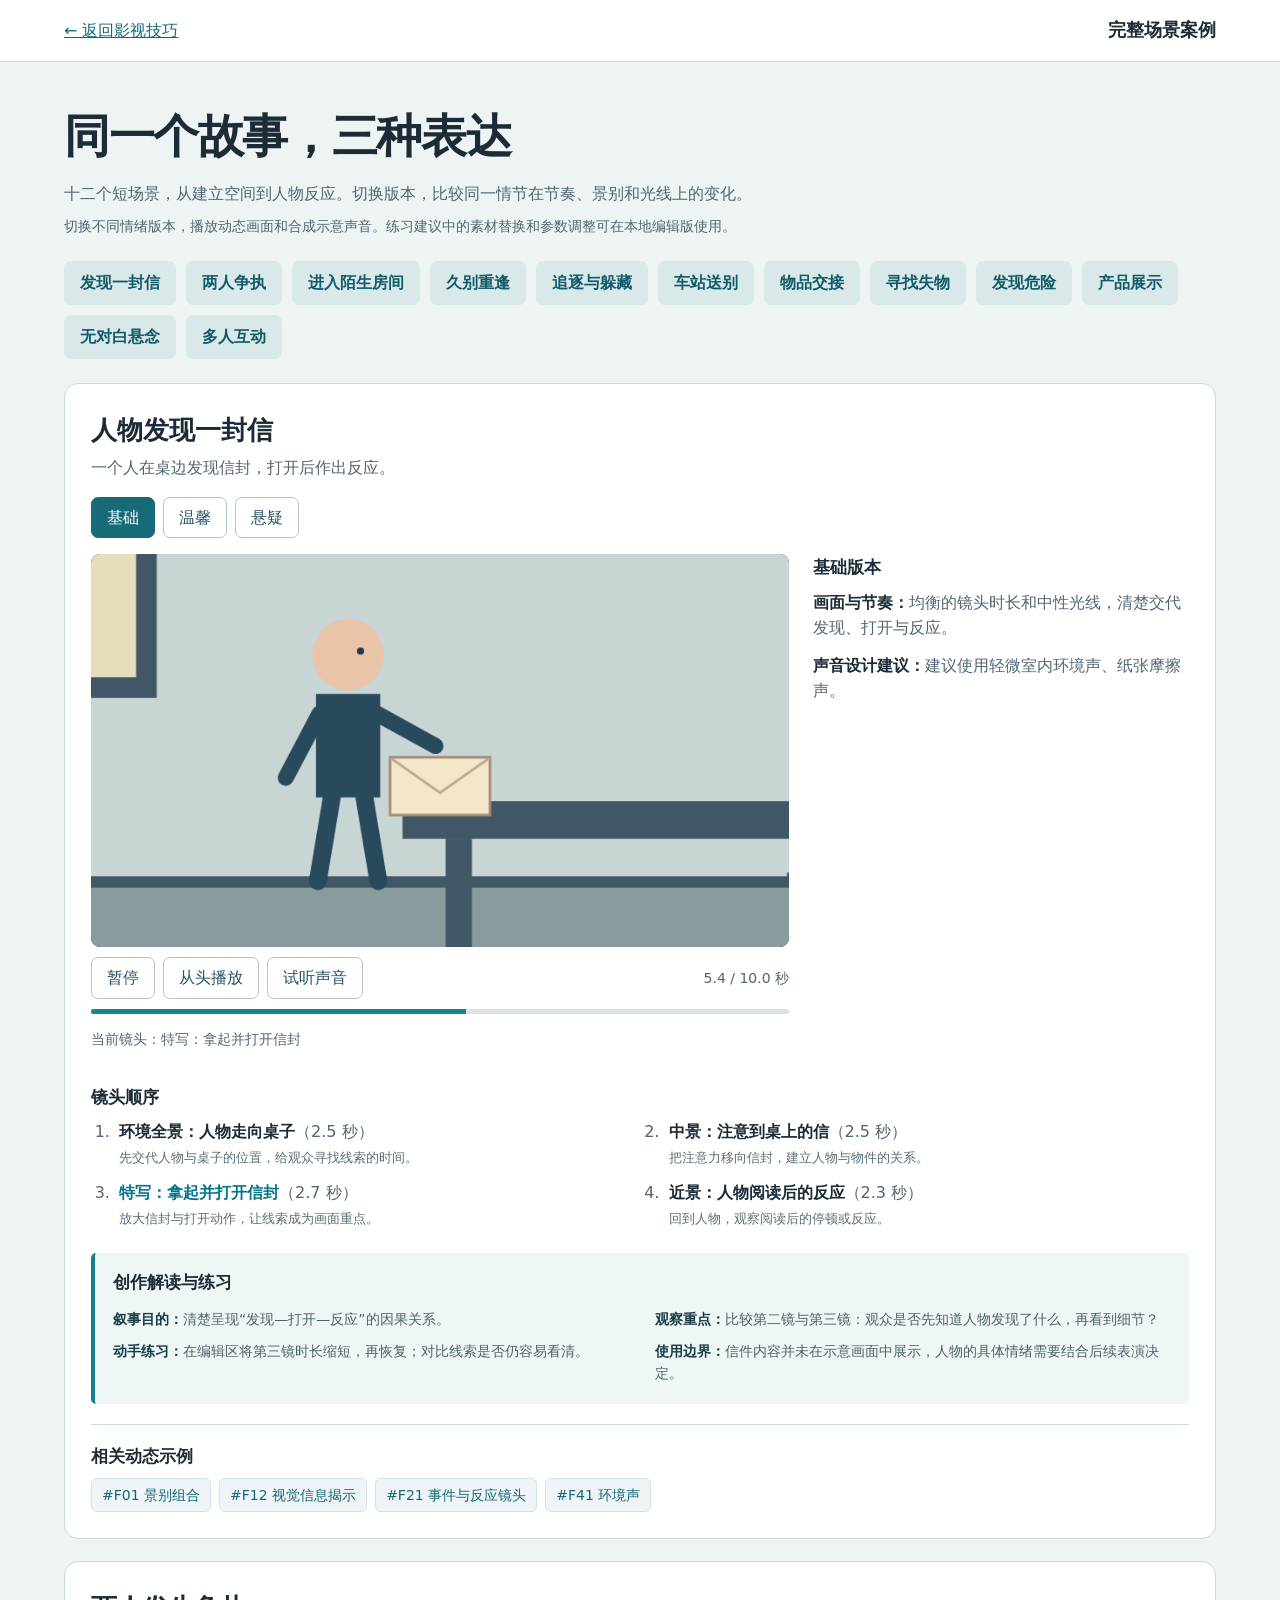
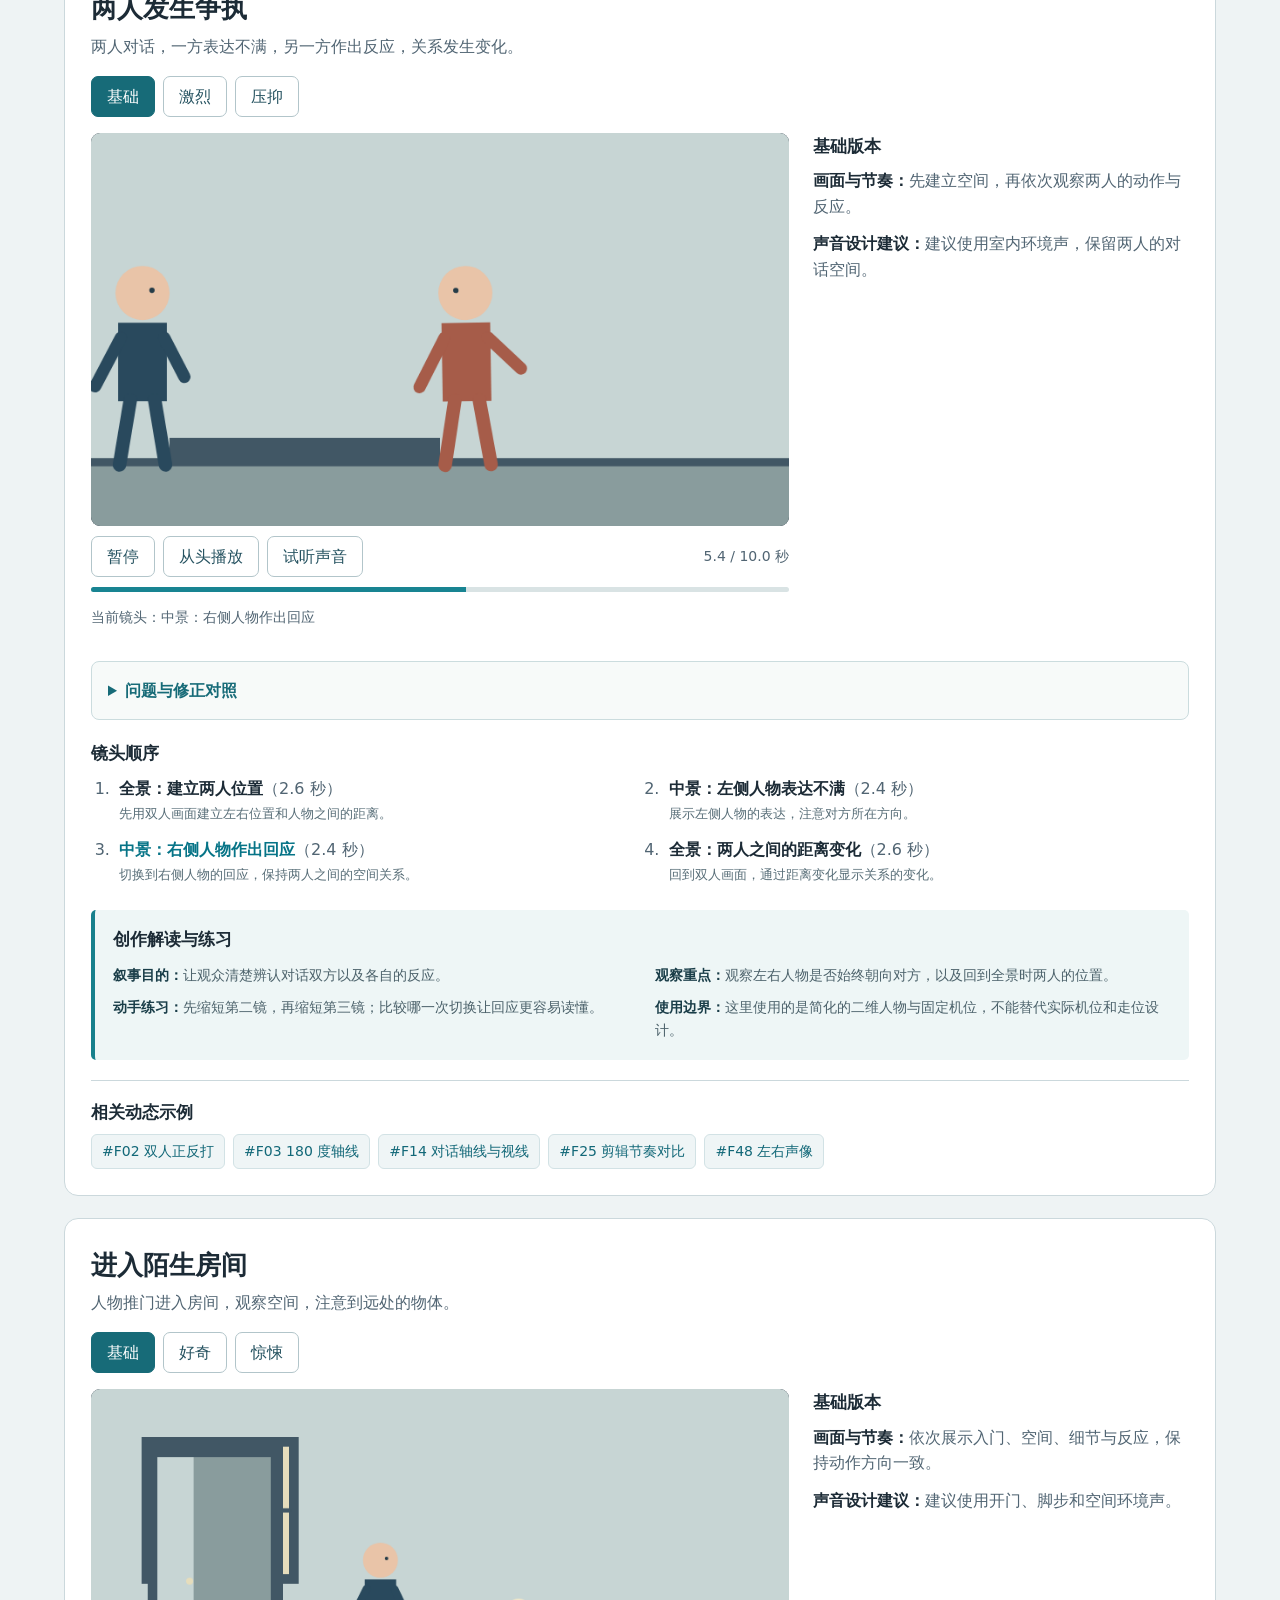
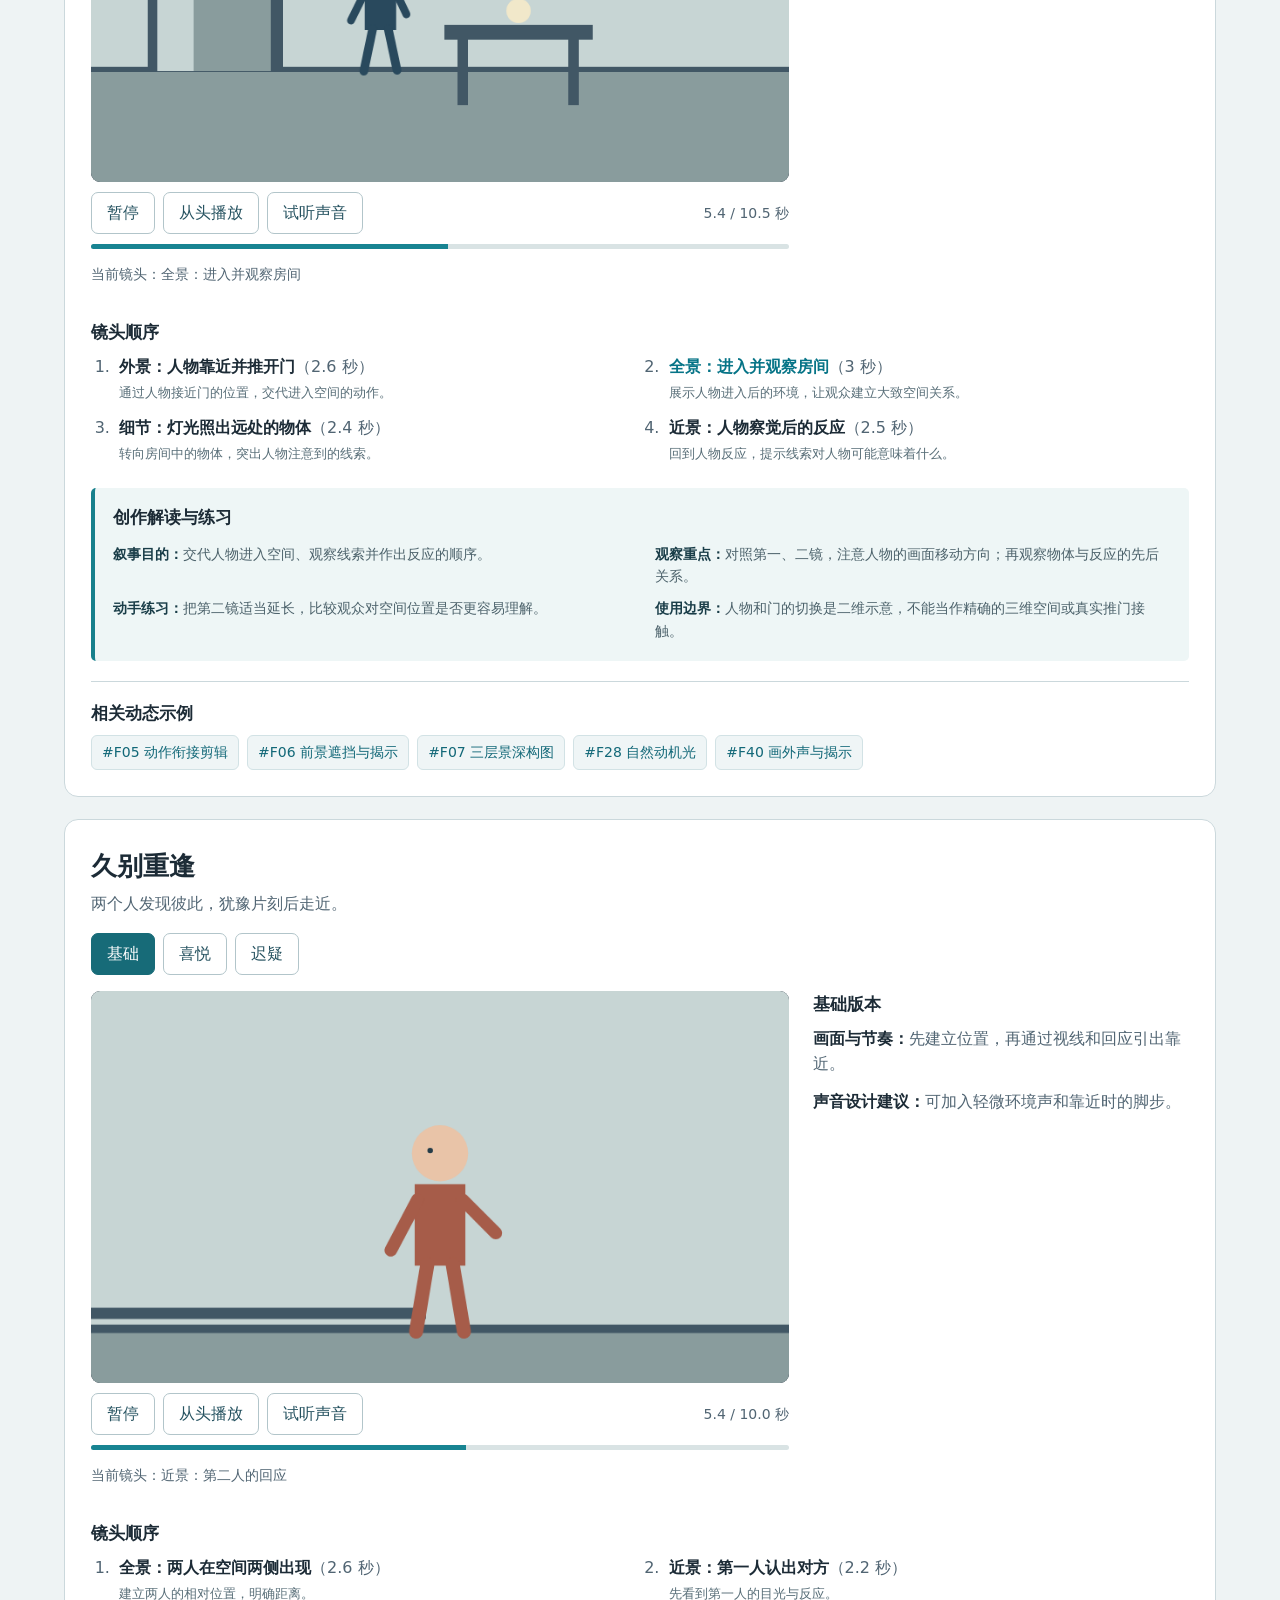
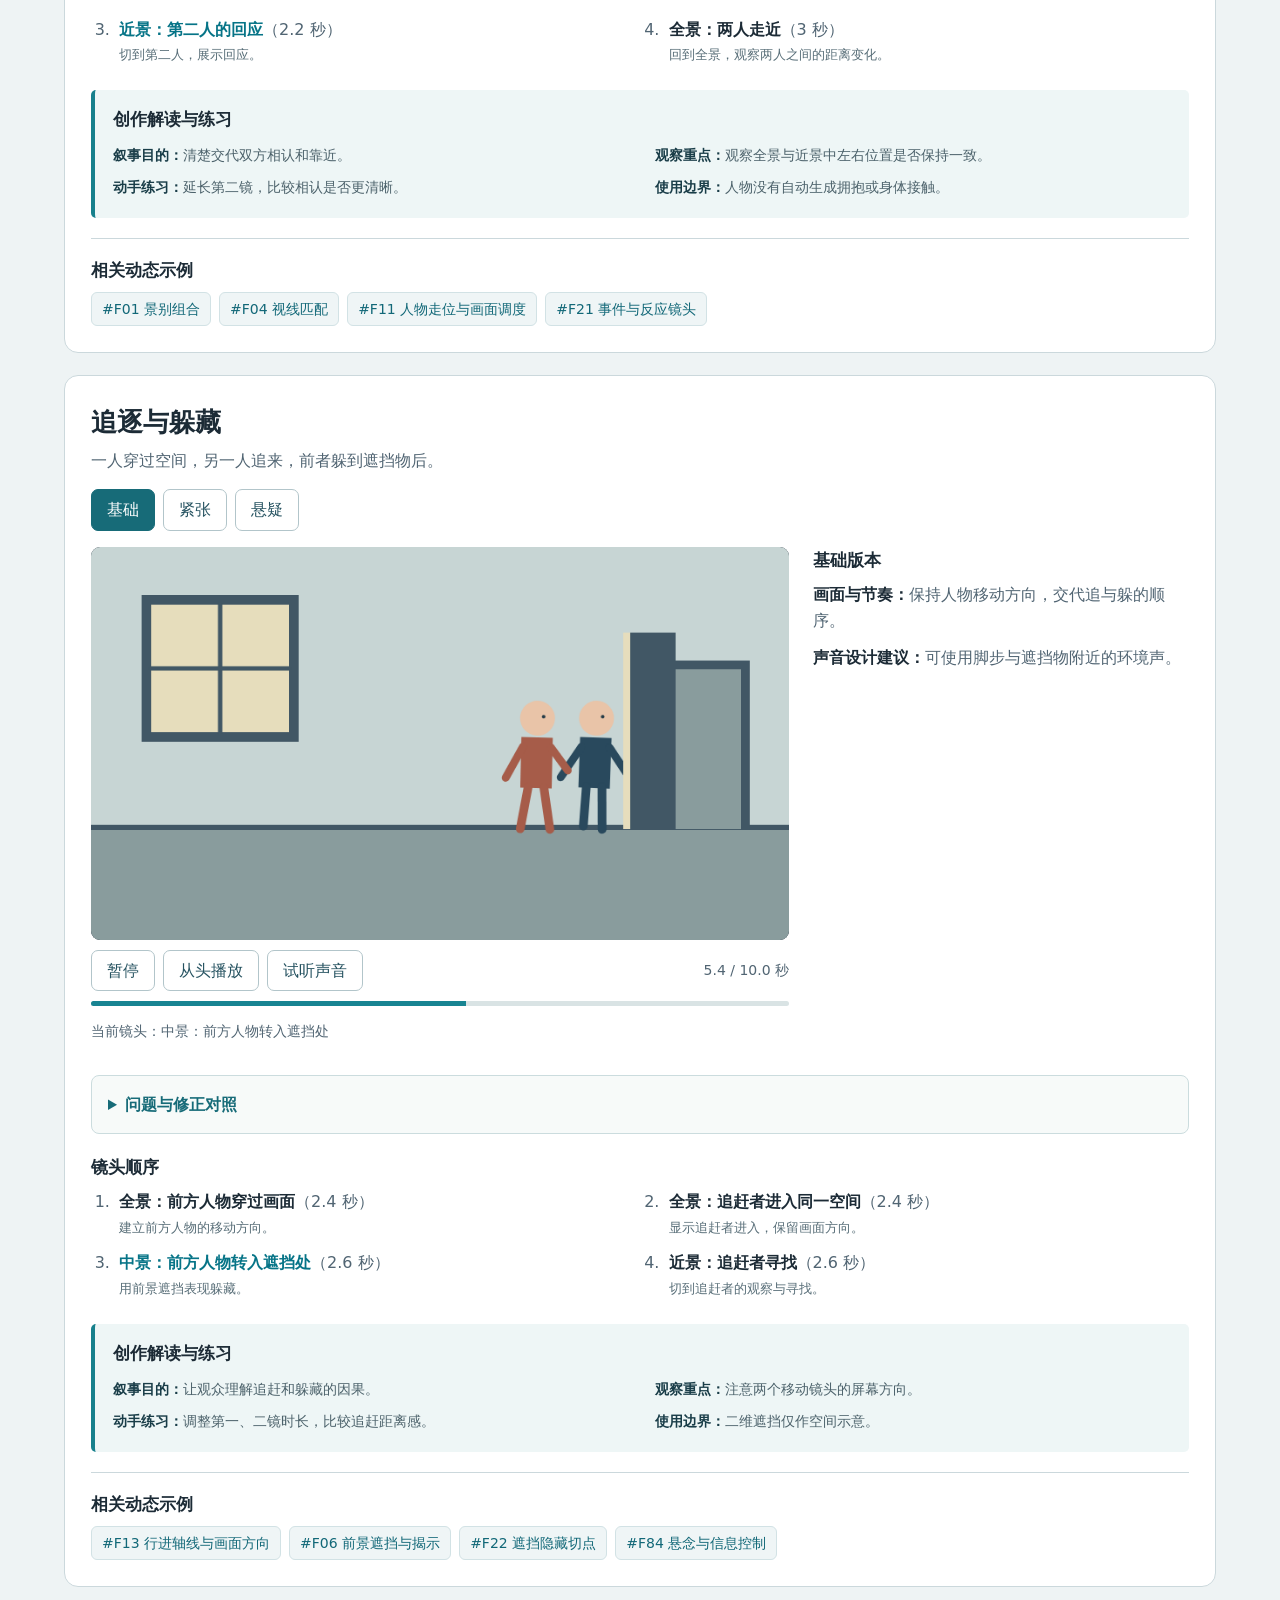
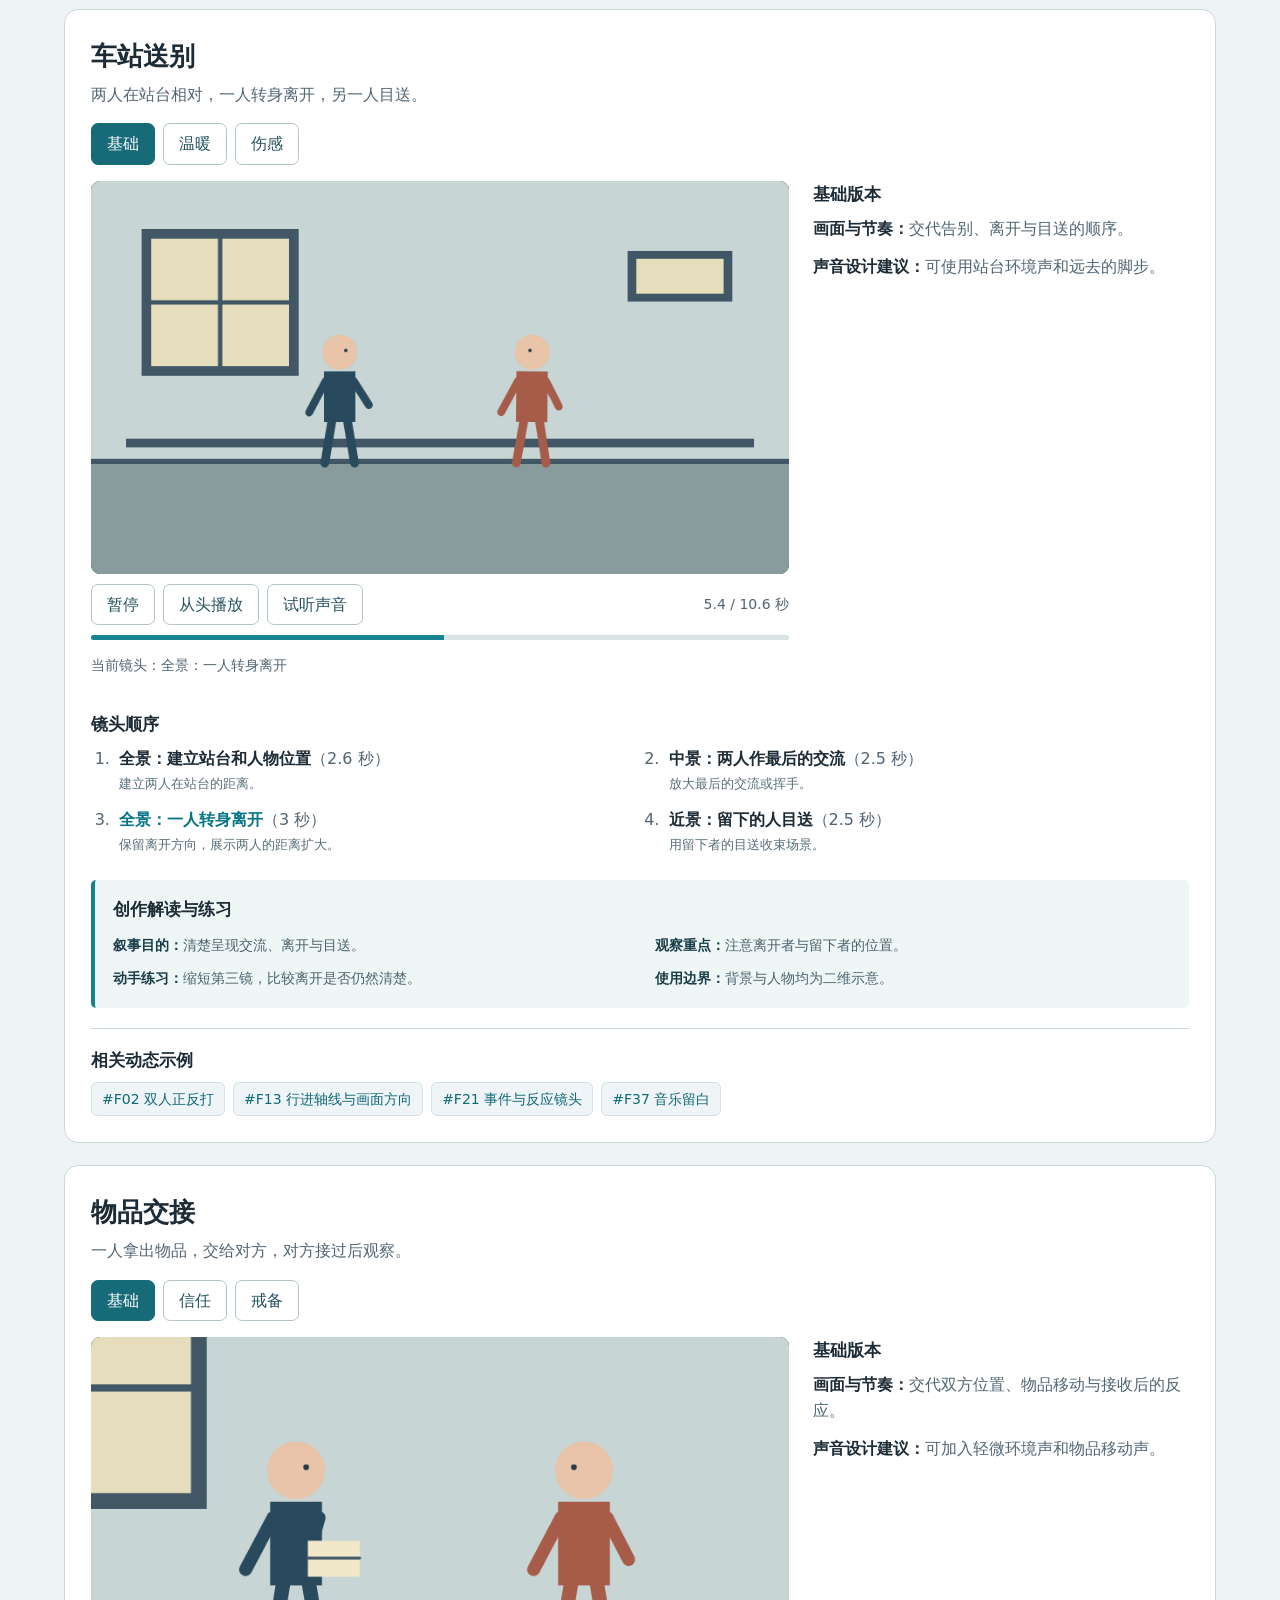
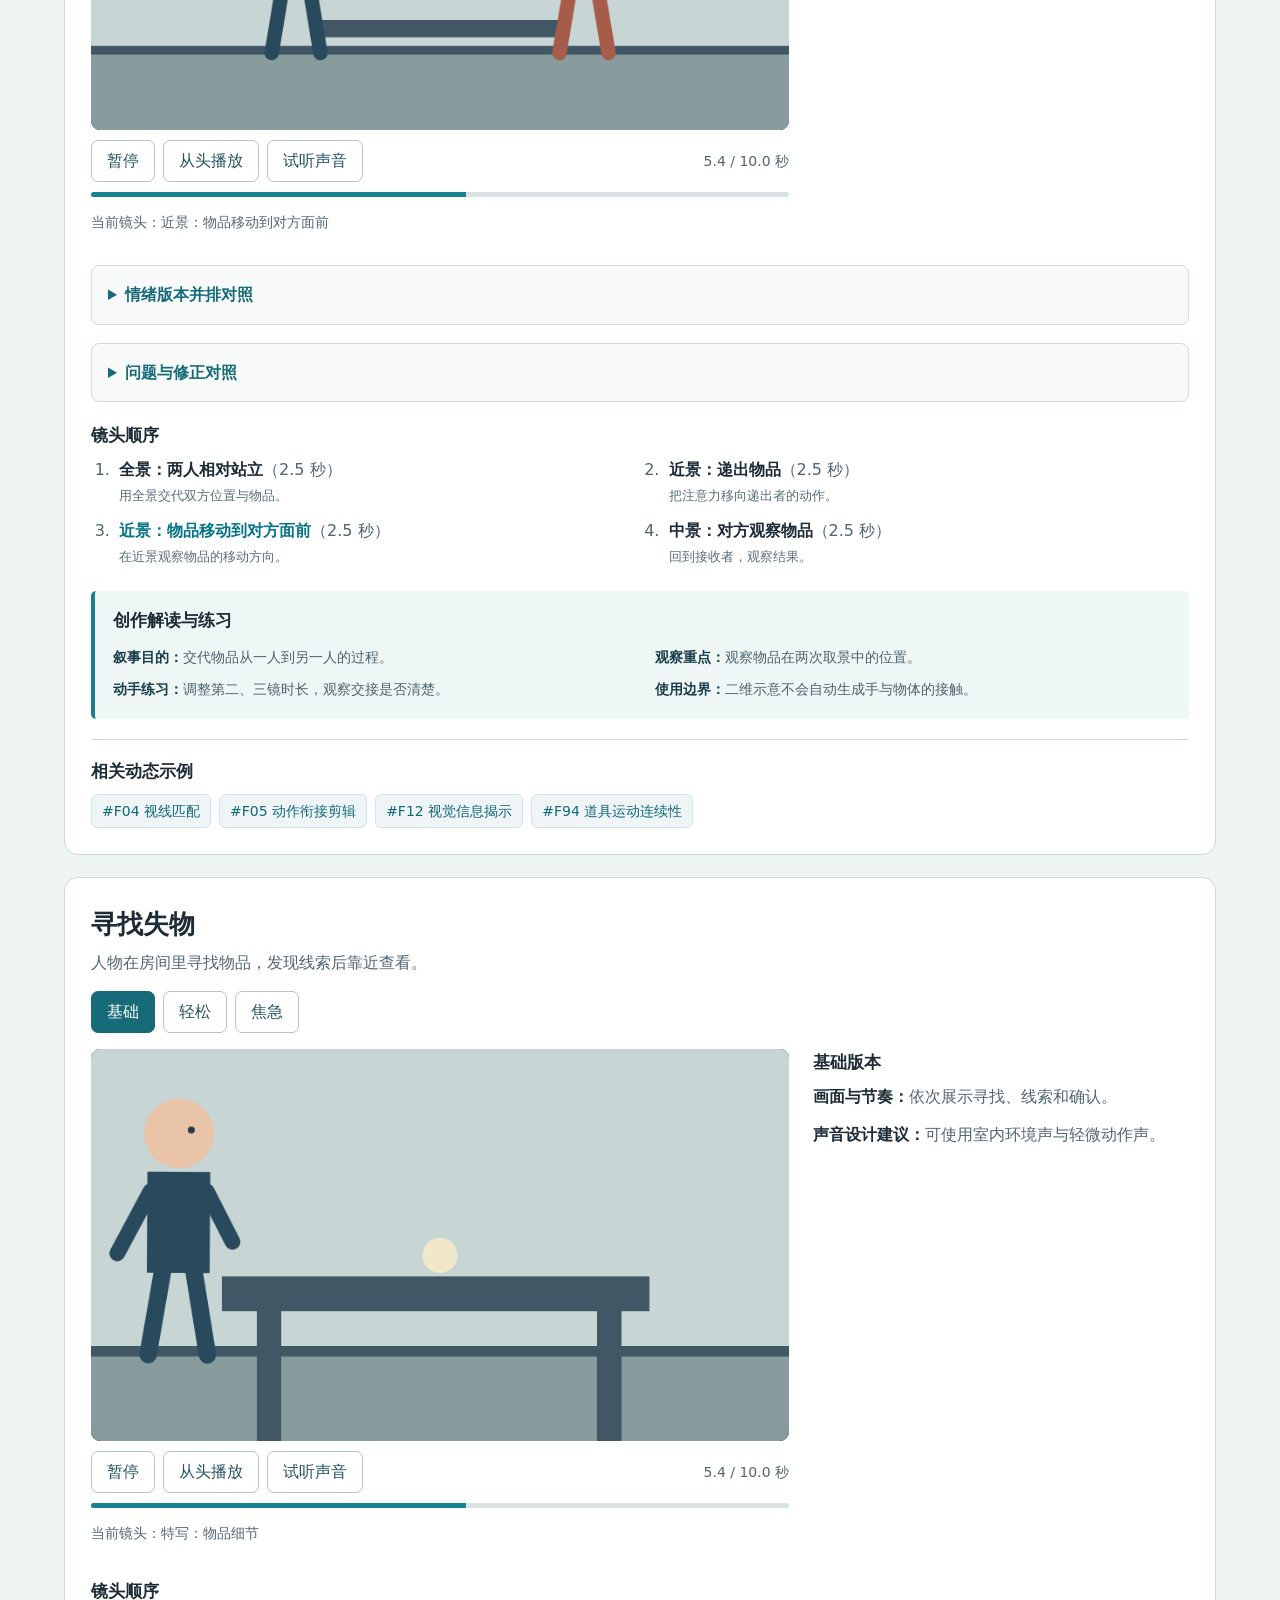
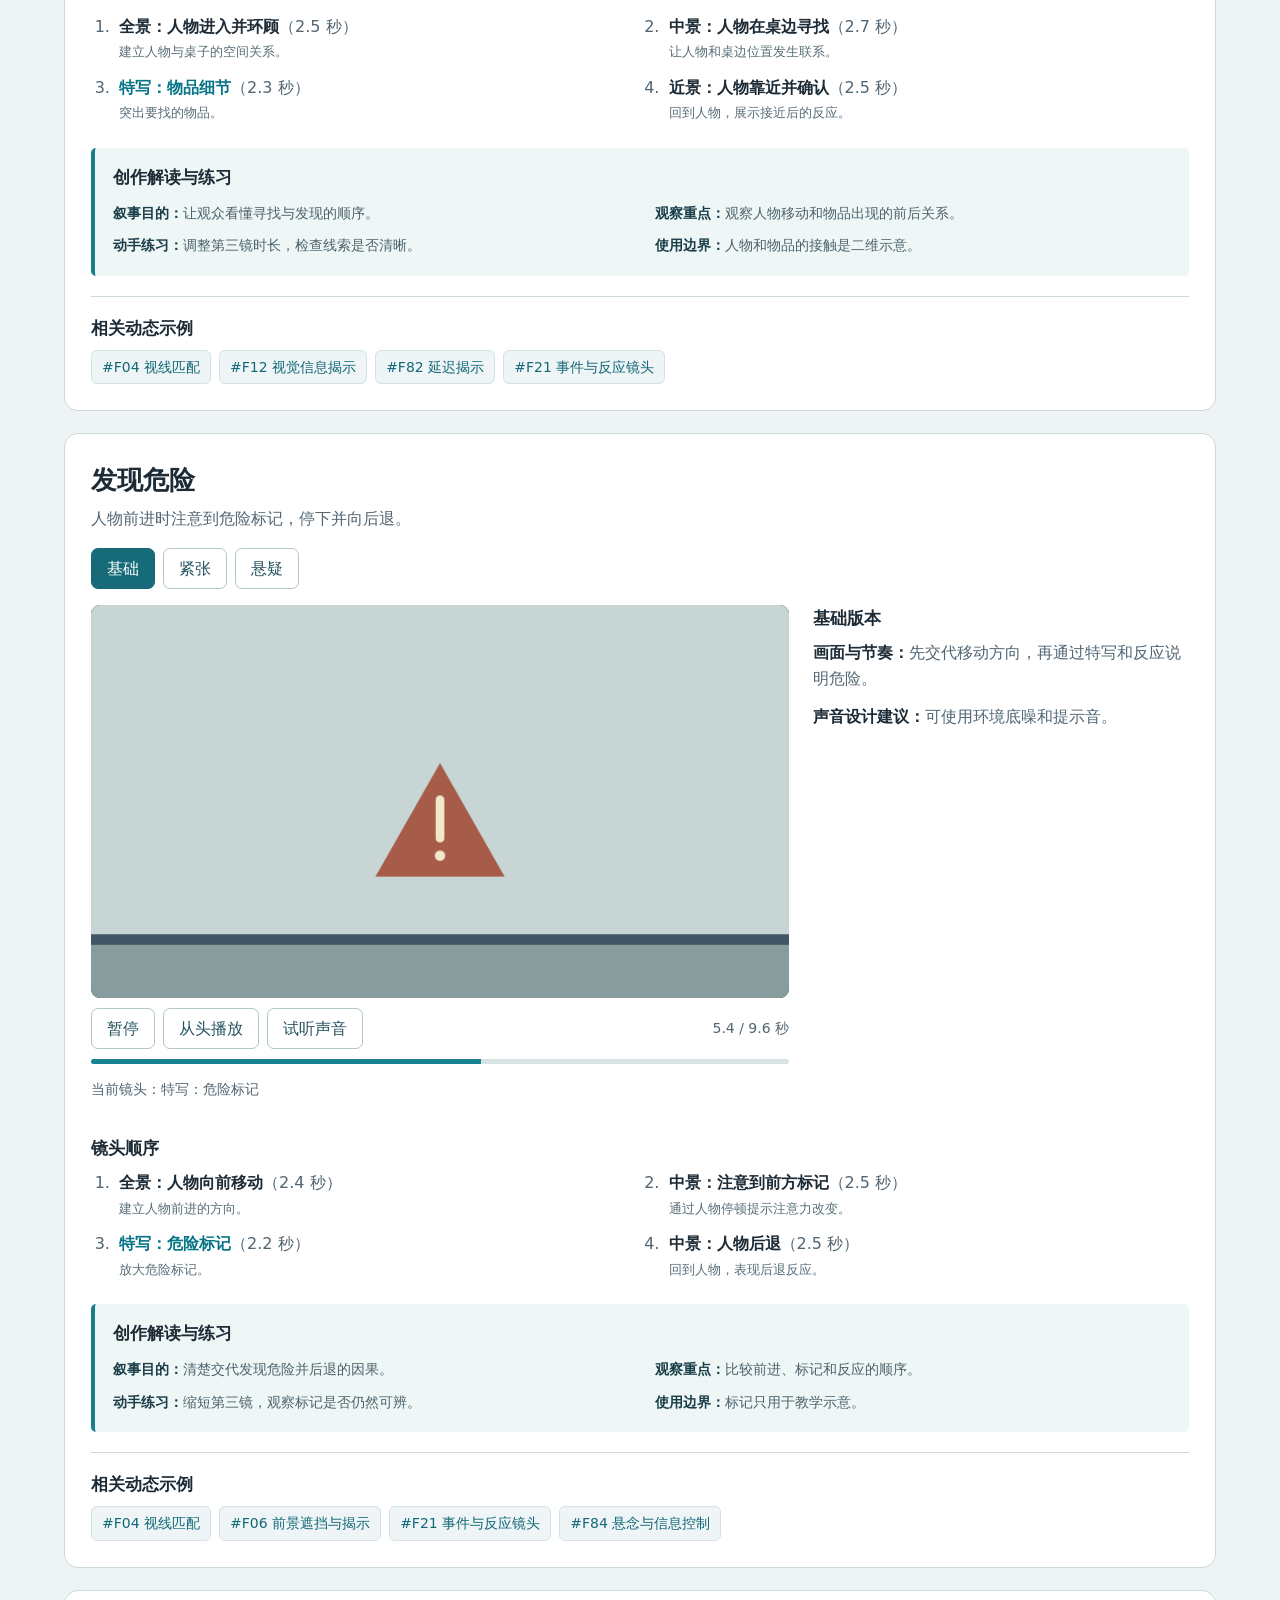
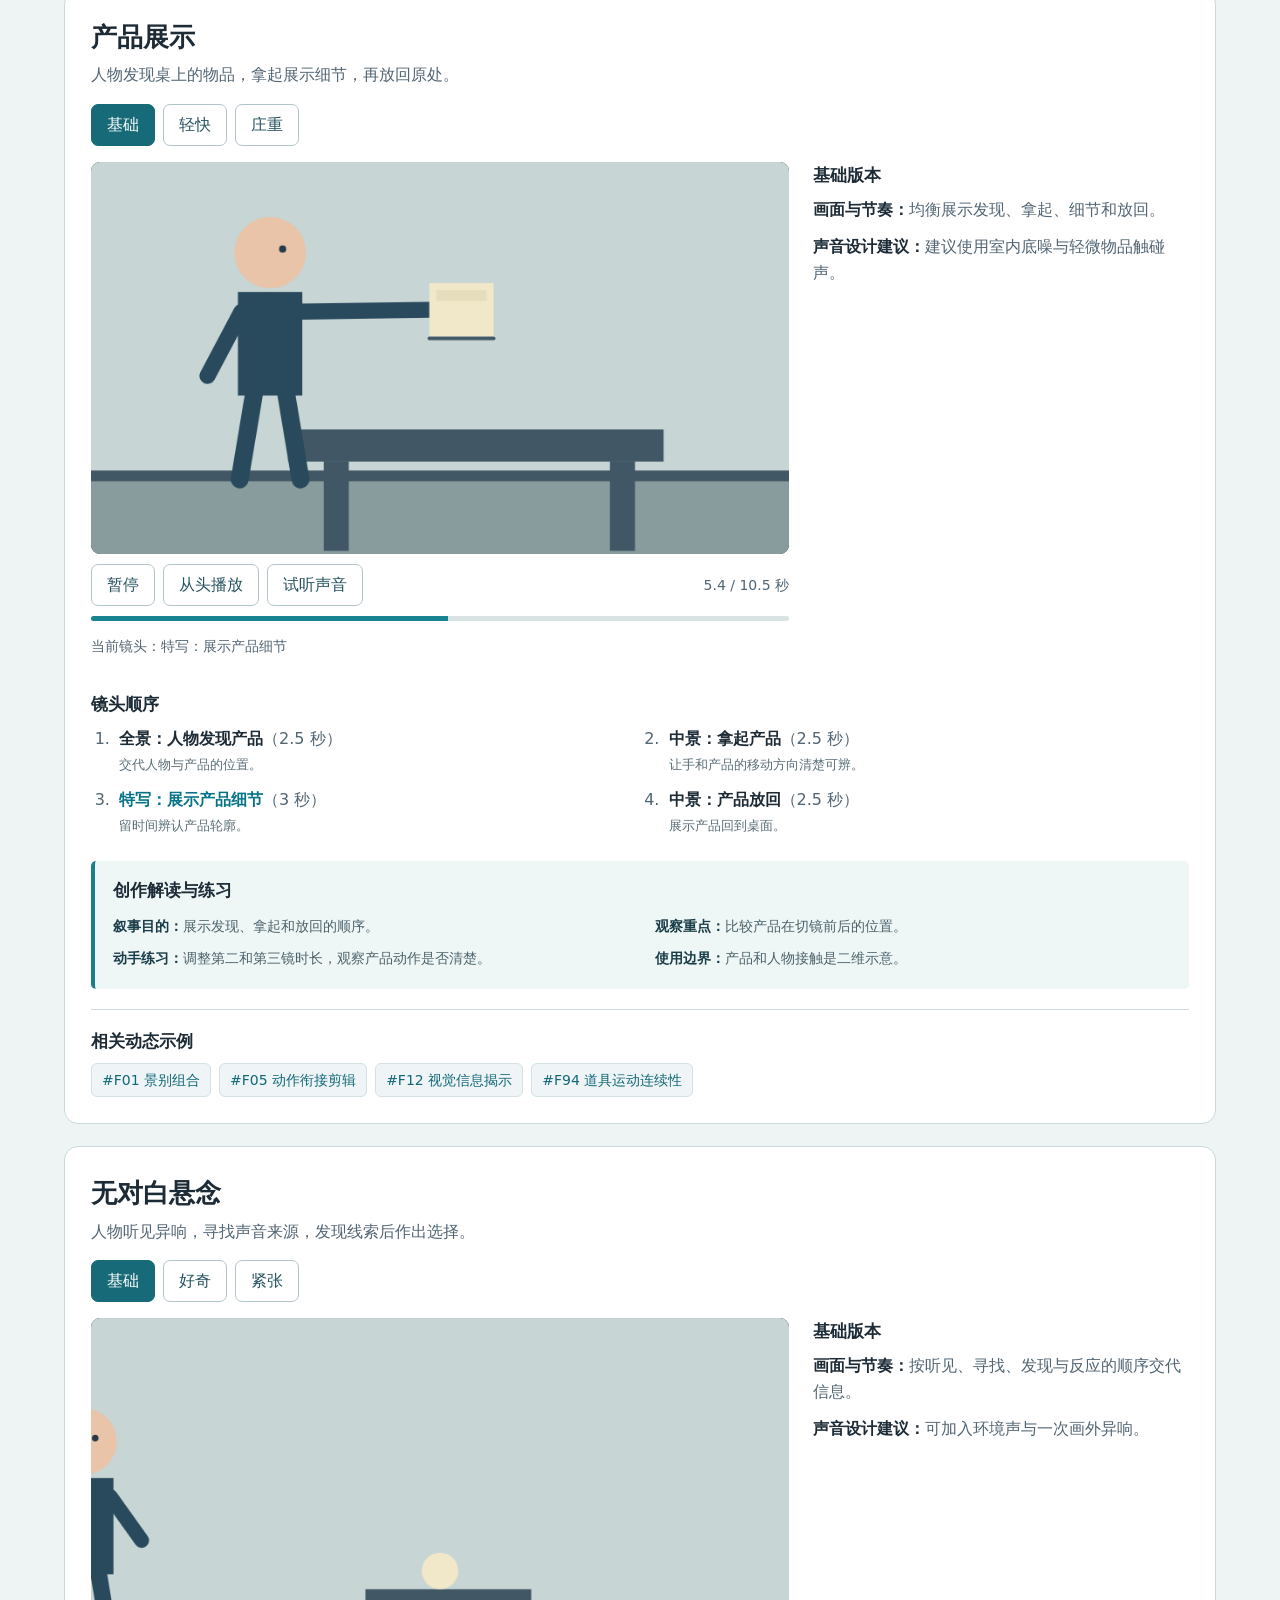
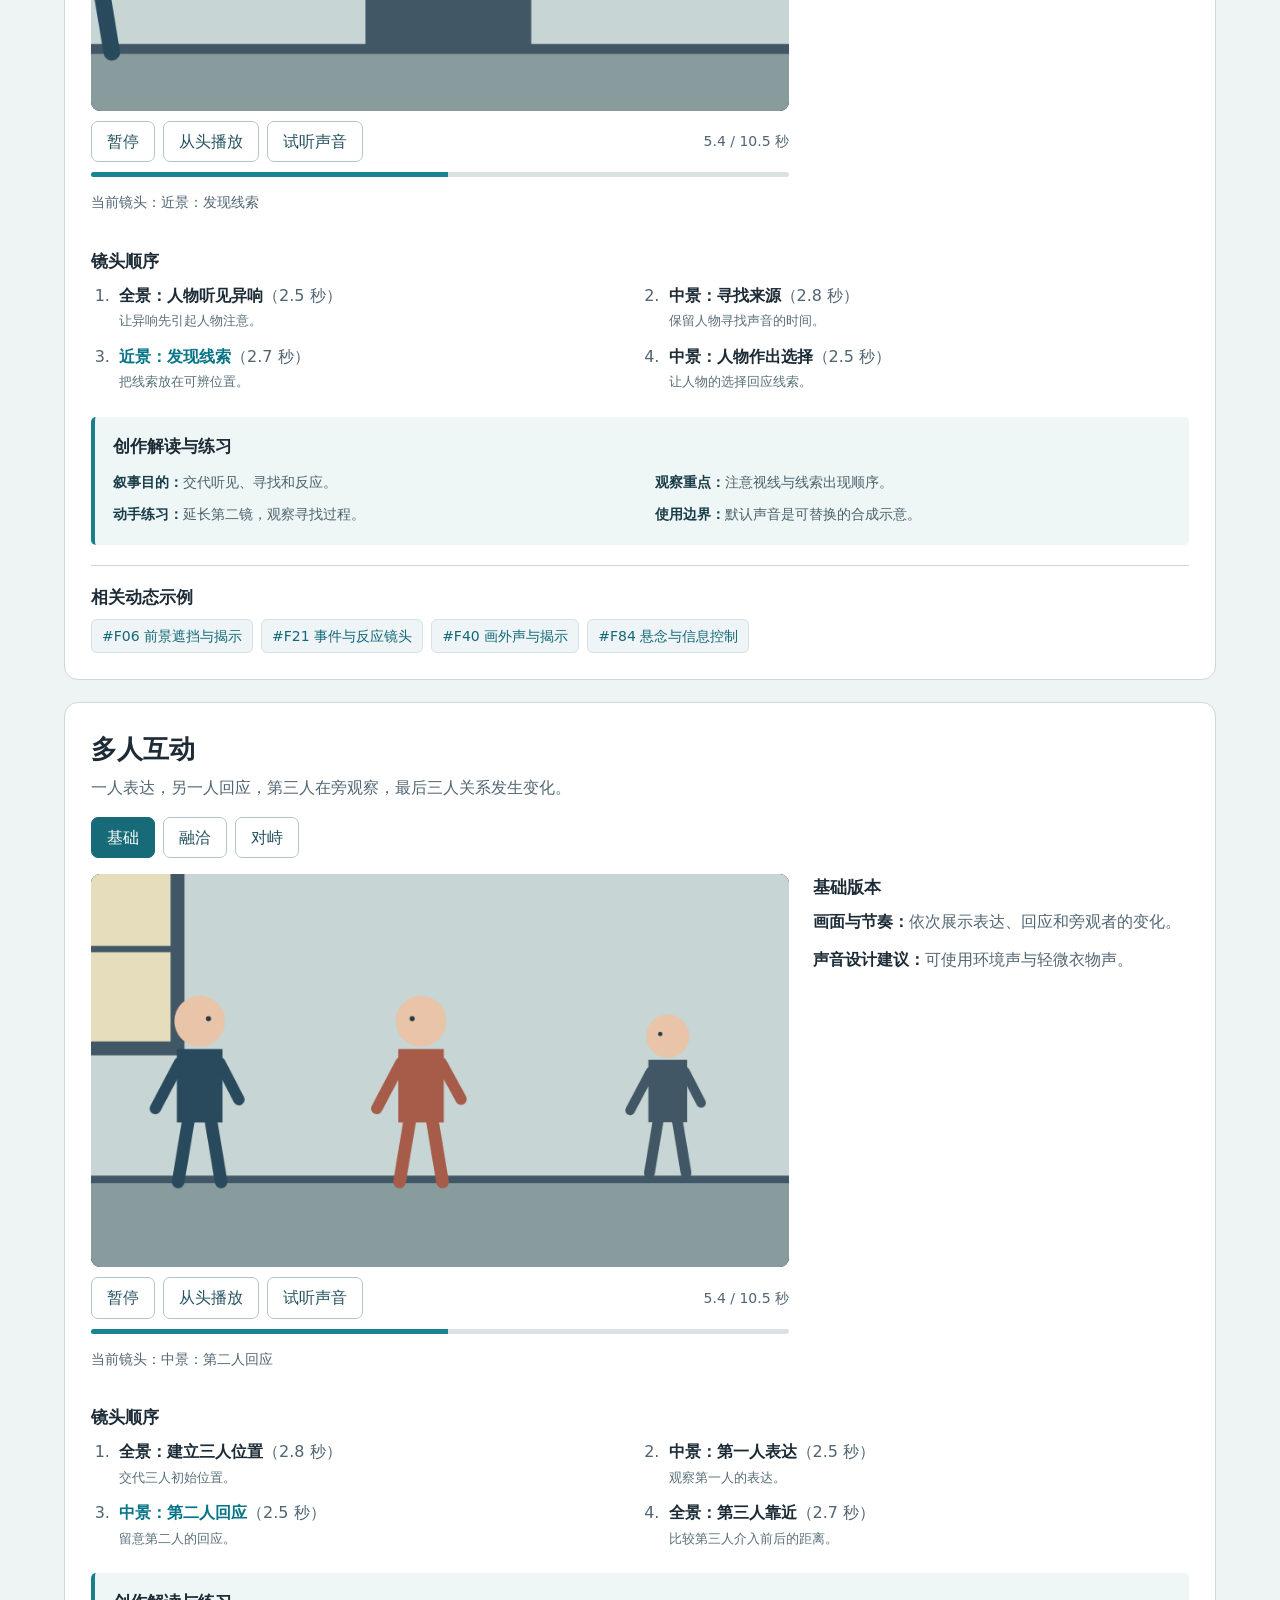
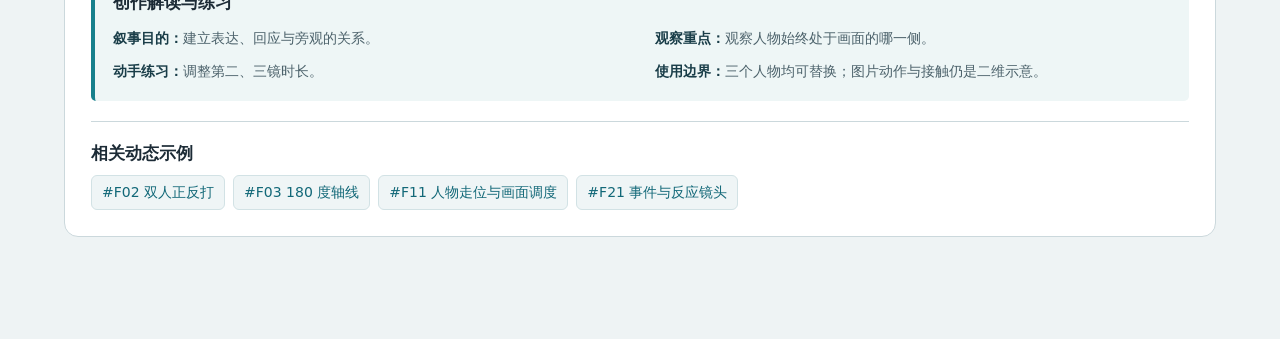
==== scenes.html @ fd550fdf "Publish cinema techniques and scene cases" ====
<!doctype html>
<html lang="zh-Hans"><head><meta charset="utf-8"><meta name="viewport" content="width=device-width, initial-scale=1"><title>完整场景案例 · 动态创意参考库</title><link rel="stylesheet" href="assets/scenes.css?v=20261101-flow1"></head>
<body><header><div class="bar"><a href="./?lang=zh-Hans&pack=cinema">← 返回影视技巧</a><strong>完整场景案例</strong></div></header><main>
<section class="intro"><h1>同一个故事，三种表达</h1><p>十二个短场景，从建立空间到人物反应。切换版本，比较同一情节在节奏、景别和光线上的变化。</p><p class="explain">切换不同情绪版本，播放动态画面和合成示意声音。练习建议中的素材替换和参数调整可在本地编辑版使用。</p></section>
<nav class="scene-nav" aria-label="选择场景"><a href="#letter">发现一封信</a><a href="#argument">两人争执</a><a href="#room">进入陌生房间</a><a href="#reunion">久别重逢</a><a href="#pursuit">追逐与躲藏</a><a href="#farewell">车站送别</a><a href="#handoff">物品交接</a><a href="#search">寻找失物</a><a href="#hazard">发现危险</a><a href="#product">产品展示</a><a href="#mysterysound">无对白悬念</a><a href="#group">多人互动</a></nav>
<div id="cases"></div></main><script src="assets/runtime.js"></script><script src="assets/principles-pack.js?v=20261101-pose1"></script><script src="assets/principles-rig-editor.js?v=20261101-pose1"></script><script src="assets/principles-joints-editor.js?v=20261101-pose1"></script><script src="assets/handoff-follow.js?v=20261101-flow1"></script><script src="assets/material-library.js?v=20261101-sound1"></script><script src="assets/scenes-audio.js?v=20261101-timeline1"></script><script src="assets/scenes-data.js?v=20261101-content3"></script><script src="assets/scenes-learning.js?v=20261101-content3"></script><script src="assets/character-actions.js?v=20261101-action1"></script><script src="assets/handoff-timeline.js?v=20261101-flow2"></script><script src="data/scenes-public.js"></script><script>window.MPMaterials.loadUser=async()=>window.MPMaterials.items;</script><script src="assets/scenes.js?v=20261101-flow2"></script></body></html>
---- assets/scenes.css ----
:root{--ink:#1c2b36;--muted:#516573;--edge:#cbd8dc;--sea:#176b78;--bg:#eef3f4}*{box-sizing:border-box}body{margin:0;color:var(--ink);background:var(--bg);font:16px/1.6 "Microsoft YaHei",system-ui,sans-serif}header{background:white;border-bottom:1px solid var(--edge)}.bar,main{max-width:1200px;margin:auto}.bar{display:flex;align-items:center;justify-content:space-between;gap:15px;padding:16px 24px}.bar strong{font-size:18px}a{color:#126878}main{padding:38px 24px 80px}.intro{max-width:850px}.intro h1{margin:0;font-size:clamp(30px,4vw,46px);letter-spacing:-.03em}.intro p{margin:8px 0;color:var(--muted)}.intro .explain{font-size:14px}.scene-nav{display:flex;gap:10px;flex-wrap:wrap;margin:24px 0}.scene-nav a{background:#d9e9ea;color:#115b69;padding:9px 16px;text-decoration:none;border-radius:7px;font-weight:700}.case{background:white;border:1px solid var(--edge);border-radius:14px;padding:26px;margin:22px 0;scroll-margin-top:20px}.case-head{display:flex;align-items:baseline;justify-content:space-between;gap:10px;flex-wrap:wrap}.case h2{font-size:26px;margin:0}.case-desc{color:var(--muted);margin:4px 0 16px}.tabs{display:flex;gap:8px;flex-wrap:wrap;margin-bottom:16px}.tabs button,.controls button{font:inherit;border:1px solid #b2c5ca;background:#fff;color:#255260;border-radius:7px;padding:7px 15px;cursor:pointer}.tabs button[aria-pressed=true]{background:var(--sea);color:#fff;border-color:var(--sea)}.layout{display:grid;grid-template-columns:minmax(0,1.3fr) minmax(240px,.7fr);gap:24px}.screen{width:100%;display:block;aspect-ratio:16/9;border-radius:9px;background:#101c2c}.player-line{display:flex;align-items:center;justify-content:space-between;gap:8px;flex-wrap:wrap;margin-top:10px}.controls{display:flex;gap:8px}.clock,.current{color:var(--muted);font-size:14px}.progress{height:5px;border-radius:4px;background:#d9e3e4;margin-top:10px;overflow:hidden}.progress i{display:block;height:100%;background:#188492;width:0}.note h3,.shots h3,.links h3{font-size:17px;margin:0 0 8px}.note p{margin:0 0 12px;color:var(--muted)}.note strong{color:var(--ink)}.shots{margin-top:20px}.shots ol{margin:0;padding-left:24px;display:grid;grid-template-columns:repeat(2,minmax(0,1fr));gap:10px 25px}.shots li{padding-left:4px;color:var(--muted)}.shots li strong{color:var(--ink)}.shots li.active strong{color:#067487}.links{margin-top:20px;padding-top:18px;border-top:1px solid var(--edge)}.link-list{display:flex;gap:8px;flex-wrap:wrap}.link-list a{display:inline-block;background:#eff5f6;border:1px solid #d2e2e5;border-radius:6px;padding:5px 10px;text-decoration:none;font-size:14px}.link-list a:hover{text-decoration:underline}button:focus-visible,a:focus-visible{outline:3px solid #e89c3b;outline-offset:3px}@media(max-width:750px){main{padding:24px 14px 60px}.case{padding:18px}.layout{grid-template-columns:1fr}.shots ol{grid-template-columns:1fr}.bar{padding:14px}.bar strong{display:none}}
.scene-edit{border:1px solid #cbdcde;border-radius:9px;padding:14px 16px;margin:20px 0;background:#f7faf9}.scene-edit summary{cursor:pointer;font-weight:700;color:#176b78}.edit-hint{color:#516573;font-size:14px}.edit-grid,.asset-grid{display:grid;grid-template-columns:repeat(4,minmax(0,1fr));gap:12px}.edit-grid label{font-weight:600;font-size:14px;display:flex;flex-direction:column;gap:4px}.edit-grid input[type=number],.asset-box select{width:100%;padding:7px;border:1px solid #acbec3;border-radius:5px;background:#fff;font:inherit}.edit-grid output{font-weight:400;color:#516573}.asset-grid{grid-template-columns:repeat(3,minmax(0,1fr));margin:16px 0}.asset-box{display:flex;flex-direction:column;gap:6px;border:1px solid #d4e1e2;background:white;padding:10px;border-radius:7px;min-width:0}.asset-box input{width:100%;font-size:12px}.asset-box button,.save-scene{cursor:pointer;background:#fff;border:1px solid #9ab5ba;border-radius:5px;padding:6px 10px;color:#145d6c;font:inherit}.save-scene{background:#176b78;color:#fff;border-color:#176b78;font-weight:700}.save-status,.asset-status{font-size:13px;color:#526a74;margin-left:8px}.save-scene:disabled{opacity:.5;cursor:not-allowed}@media(max-width:750px){.edit-grid{grid-template-columns:repeat(2,minmax(0,1fr))}.asset-grid{grid-template-columns:1fr}}
.scene-rig .rig-details{margin:12px 0;padding:14px;border:1px solid #cbdcde;border-radius:8px;background:#fff}.scene-rig summary{font-weight:700;color:#176b78}.scene-rig .hint{font-size:13px;color:#516573}.scene-rig label{display:block;font-size:14px;margin:8px 0}.scene-rig input:not([type=checkbox]),.scene-rig select{display:block;width:100%;padding:7px;border:1px solid #acbec3;border-radius:5px;font:inherit}.scene-rig .rig-check{display:flex;align-items:center;gap:8px}.scene-rig .rig-tools{display:flex;flex-wrap:wrap;gap:6px;margin:10px 0}.scene-rig button,.scene-sounds button{cursor:pointer;background:#fff;border:1px solid #9ab5ba;border-radius:5px;padding:6px;color:#145d6c}.scene-rig button[aria-pressed=true]{background:#176b78;color:#fff}.scene-rig canvas{display:block;width:100%;max-width:539px;height:auto;touch-action:none;border:1px solid #acbec3}.scene-rig .rig-arm-grid,.scene-rig .rig-geometry-grid{display:grid;grid-template-columns:repeat(2,minmax(0,1fr));gap:8px}.scene-rig fieldset{min-width:0;border:1px solid #cbdcde}.scene-sounds{margin:18px 0;padding:14px;border:1px solid #cbdcde;background:#fff;border-radius:8px}.scene-sounds h3{margin:0}.audio-input{display:flex;align-items:center;gap:10px;flex-wrap:wrap;margin:10px 0}.audio-input input{max-width:240px}.audio-status{font-size:13px;color:#526a74}@media(max-width:600px){.scene-rig .rig-arm-grid{grid-template-columns:1fr}}
.shot-tip{display:block;font-size:13px;line-height:1.5;color:#586e78;margin:3px 0}.learning{margin:22px 0 0;padding:16px 18px;border-left:4px solid #17808c;border-radius:5px;background:#eef6f6}.learning h3{font-size:17px;margin:0 0 8px}.learning-body{display:grid;grid-template-columns:repeat(2,minmax(0,1fr));gap:4px 25px}.learning-body p{margin:3px 0;color:#4c626b;font-size:14px}.learning-body strong{color:#193d48}@media(max-width:700px){.learning-body{grid-template-columns:1fr}}
.handoff-beats,.sound-controls{margin:15px 0;border:1px solid #cbdcde;border-radius:8px;padding:12px;display:grid;grid-template-columns:repeat(2,minmax(0,1fr));gap:8px 14px}.handoff-beats legend,.sound-controls h4{font-weight:700;color:#194b57}.handoff-beats p,.sound-controls h4,.sound-controls p{grid-column:1/-1;margin:0}.handoff-beats label,.sound-controls label{font-size:14px;font-weight:600}.handoff-beats input,.sound-controls input{display:block;width:100%;padding:7px;border:1px solid #acbec3;border-radius:5px;font:inherit}.handoff-compare{margin:18px 0;padding:16px;border:1px solid #cbdcde;border-radius:8px;background:#f7faf9}.handoff-compare summary{font-weight:700;cursor:pointer;color:#176b78}.compare-grid{display:grid;grid-template-columns:1fr 1fr;gap:12px}.compare-side label{display:block;font-weight:600}.compare-side select{display:block;width:100%;padding:7px;margin:5px 0;border:1px solid #acbec3;border-radius:5px;background:#fff}.compare-side canvas{display:block;width:100%;aspect-ratio:16/9;border-radius:8px;background:#101c2c}.compare-readout{font-size:13px;color:#516573;margin:4px 0}.compare-controls{display:flex;align-items:center;gap:8px;flex-wrap:wrap;margin-top:10px}.compare-controls button{cursor:pointer;background:#fff;border:1px solid #9ab5ba;border-radius:5px;padding:7px;color:#145d6c;font:inherit}.compare-controls input{flex:1;min-width:130px}@media(max-width:600px){.compare-grid,.handoff-beats,.sound-controls{grid-template-columns:1fr}}
.handoff-follow{margin:14px 0;border:1px solid #b9d4d5;border-radius:8px;padding:12px;background:white;display:grid;grid-template-columns:repeat(2,minmax(0,1fr));gap:8px 14px}.handoff-follow legend{font-weight:700;color:#194b57}.handoff-follow p,.handoff-follow .follow-check,.handoff-follow .follow-canvas{grid-column:1/-1}.handoff-follow label{font-size:14px;font-weight:600}.handoff-follow input:not([type=checkbox]),.handoff-follow select{display:block;width:100%;padding:7px;border:1px solid #acbec3;border-radius:5px;font:inherit}.handoff-follow .follow-check{display:flex;gap:8px;align-items:center}.follow-canvas{width:100%;max-width:320px;height:auto;border:1px solid #acbec3;cursor:crosshair;touch-action:none}@media(max-width:600px){.handoff-follow{grid-template-columns:1fr}}
.handoff-follow button{cursor:pointer;background:#fff;border:1px solid #9ab5ba;border-radius:5px;padding:7px;color:#145d6c;font:inherit}.handoff-follow button[aria-pressed=true]{background:#176b78;color:white}

.handoff-timeline{margin:20px 0;padding:18px;border:1px solid #b8d2d4;border-radius:10px;background:#f4f9f8}.handoff-timeline h3{margin:0;font-size:19px;color:#174d58}.timeline-hint{font-size:13px;line-height:1.55;color:#526b73;margin:7px 0 14px}.timeline-layout{display:grid;grid-template-columns:minmax(240px,.85fr) minmax(300px,1.15fr);gap:18px;align-items:start}.timeline-preview{display:block;width:100%;aspect-ratio:16/9;border-radius:7px;background:#102230}.timeline-transport{display:flex;gap:6px;flex-wrap:wrap;margin:9px 0}.timeline-transport button{padding:7px 9px;border:1px solid #99b8bb;border-radius:5px;background:white;color:#145d6c;font:inherit;font-size:13px;cursor:pointer}.timeline-seek-label{display:block;font-size:13px;font-weight:700}.timeline-seek-label output{float:right;font-weight:400}.timeline-seek-label input{display:block;width:100%;margin:7px 0}.timeline-events{display:grid;gap:8px}.timeline-row{display:grid;grid-template-columns:minmax(150px,1fr) auto;gap:2px 8px;font-weight:700;font-size:13px;color:#244c56}.timeline-row output{font-weight:400;font-size:12px;color:#526b73;text-align:right}.timeline-row input{grid-column:1/-1;width:100%;margin:0;accent-color:#176b78;cursor:ew-resize}.handoff-timeline input:focus-visible,.handoff-timeline button:focus-visible{outline:3px solid #e89c3b;outline-offset:2px}@media(max-width:750px){.timeline-layout{grid-template-columns:1fr}.timeline-row{grid-template-columns:minmax(125px,1fr) auto}.handoff-timeline{padding:14px}}

.timeline-ruler{display:flex;overflow:hidden;border-radius:4px;border:1px solid #bfd1d2;background:#e1efed}.timeline-ruler span{min-width:0;overflow:hidden;white-space:nowrap;padding:3px 4px;text-align:center;color:#315a62;font-size:11px;border-right:1px solid #b3ceca}.timeline-ruler span:nth-child(even){background:#d1e4e1}.timeline-ruler span:last-child{border-right:0}.timeline-save{margin-top:12px}

.timeline-sync{display:flex;align-items:end;gap:12px;flex-wrap:wrap;margin-top:16px;padding:12px;border:1px solid #c5ddda;background:#fff;border-radius:8px}.timeline-sync label{display:grid;gap:4px;font-size:13px;font-weight:700}.timeline-sync select,.timeline-sync input{font:inherit;padding:6px;border:1px solid #a5bfc1;border-radius:4px;background:#fff;color:#214b55}.timeline-sync input{max-width:115px}.timeline-sync p{flex-basis:100%;margin:0;color:#526b73;font-size:12px}.timeline-phase{color:#275d65;font-size:13px;margin:6px 0}

/* Read-only public site: local editing requires the desktop service. */
.tile-edit,#d-edit,.scene-edit,.handoff-timeline{display:none!important}
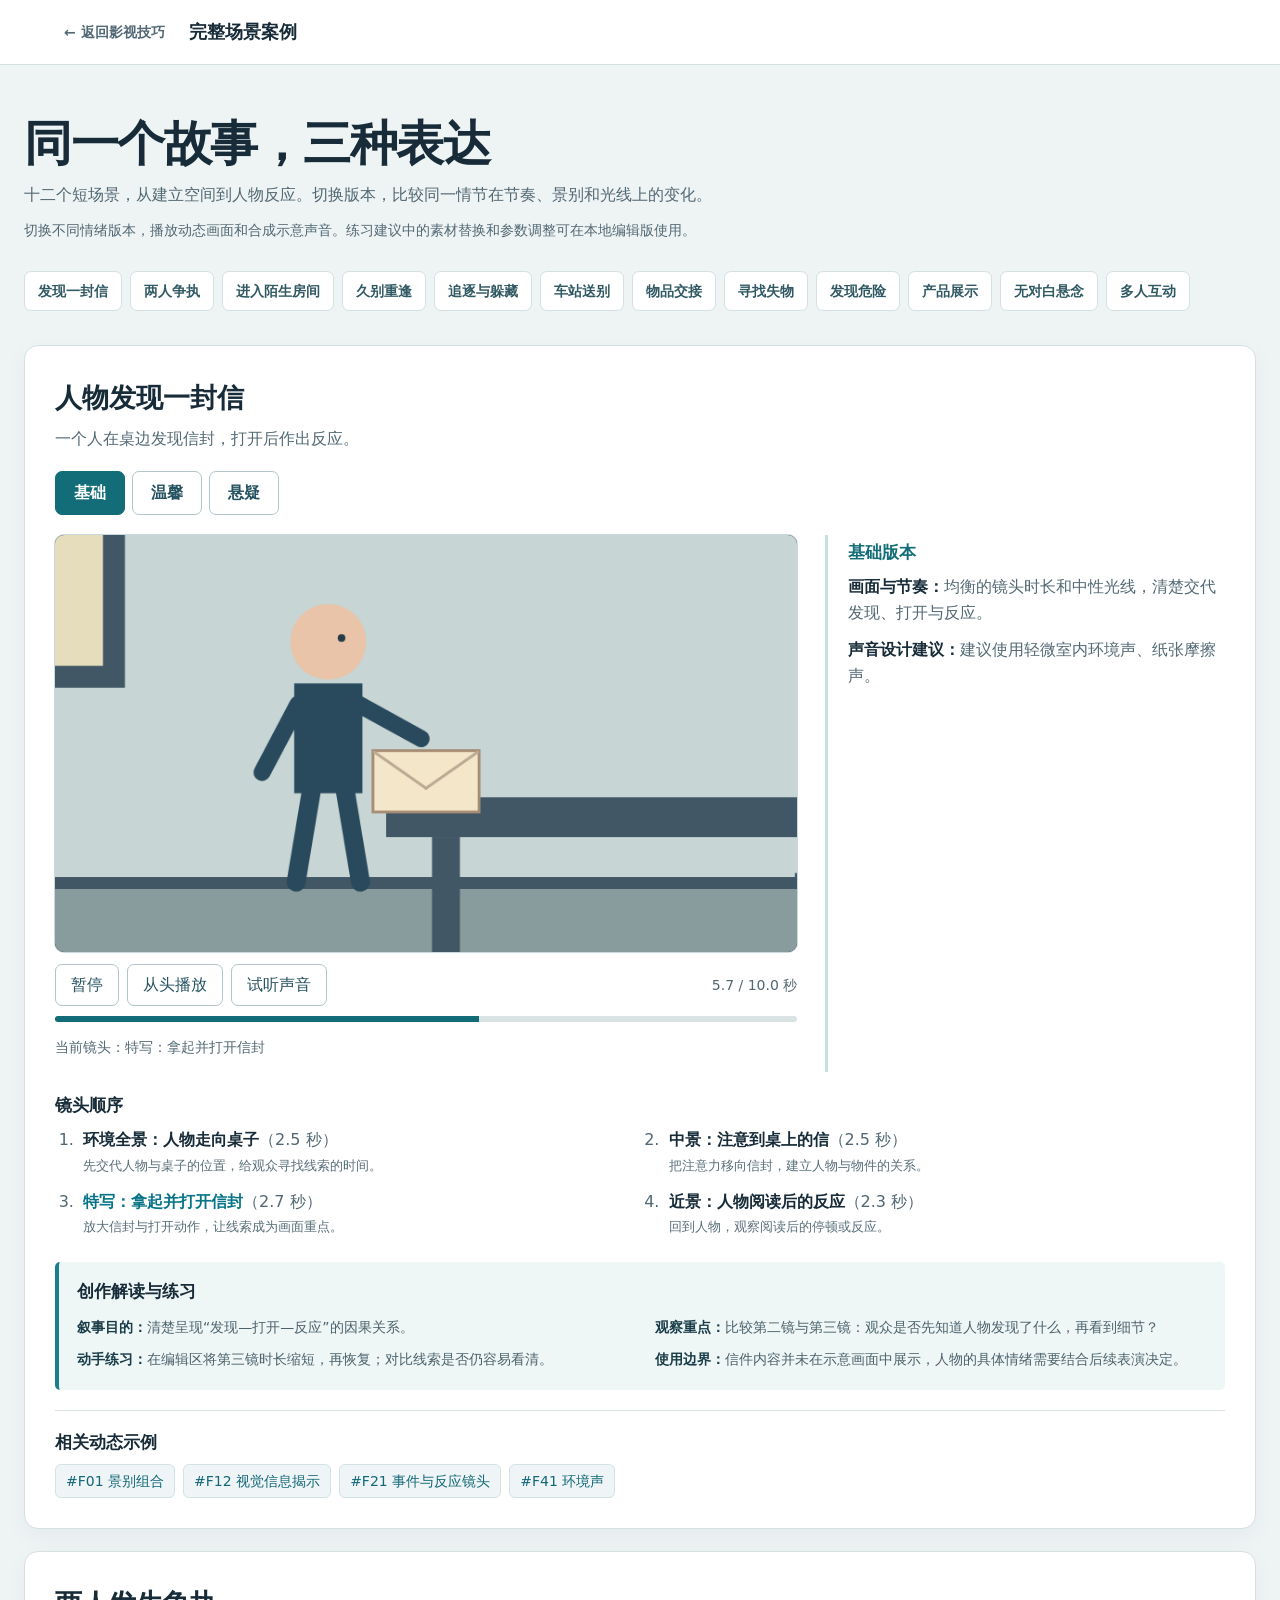
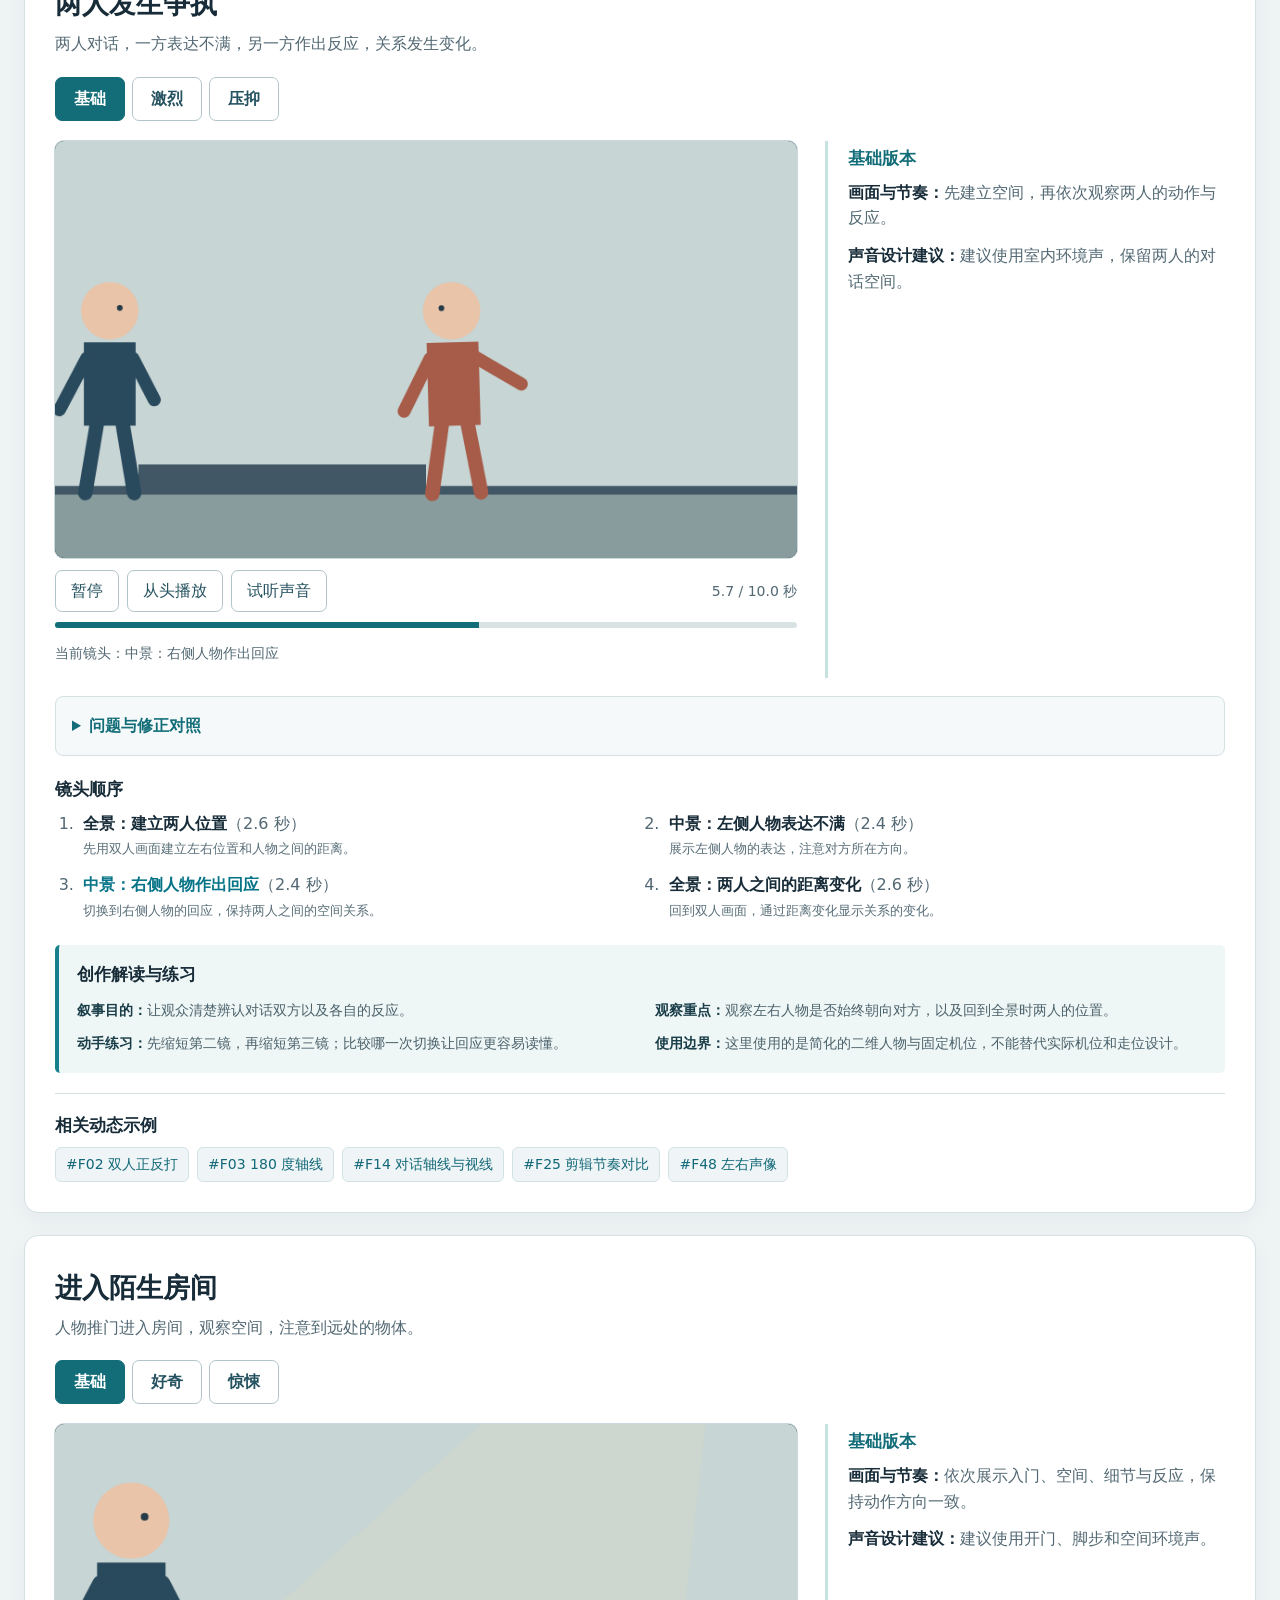
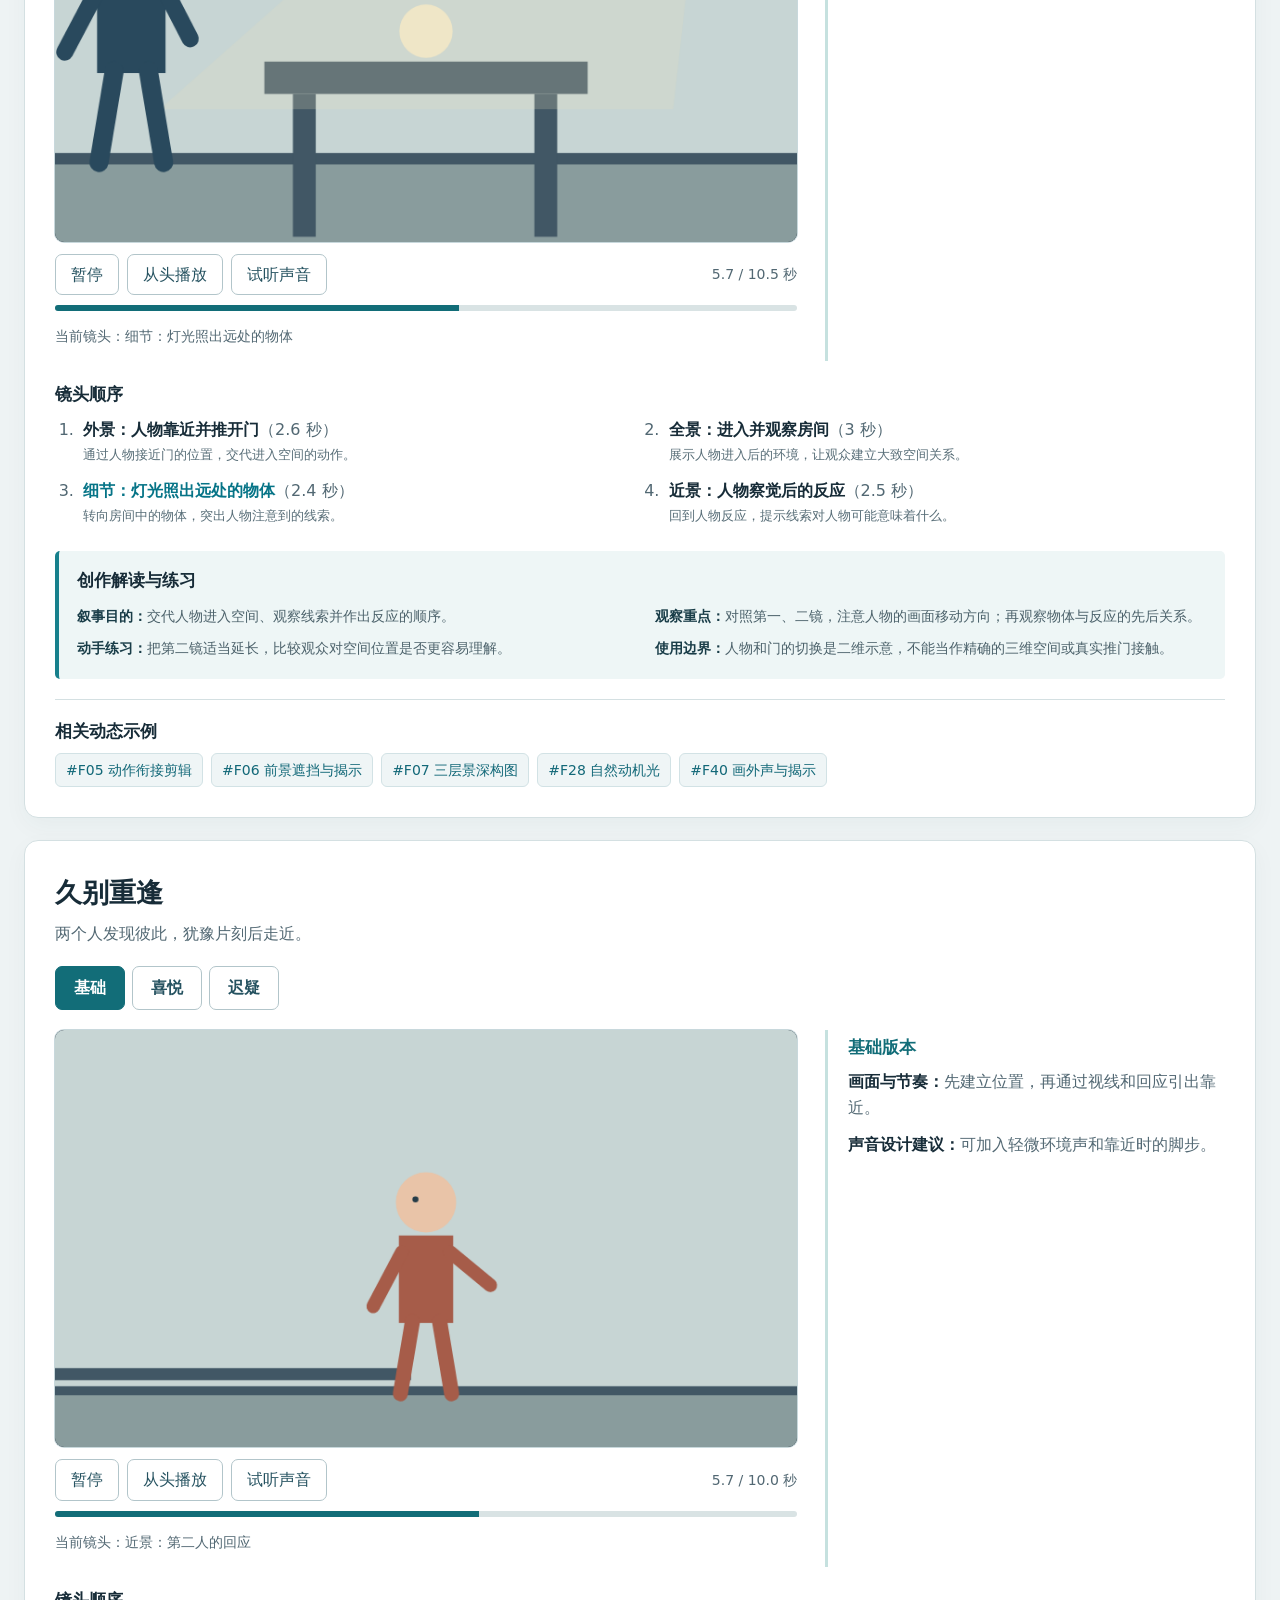
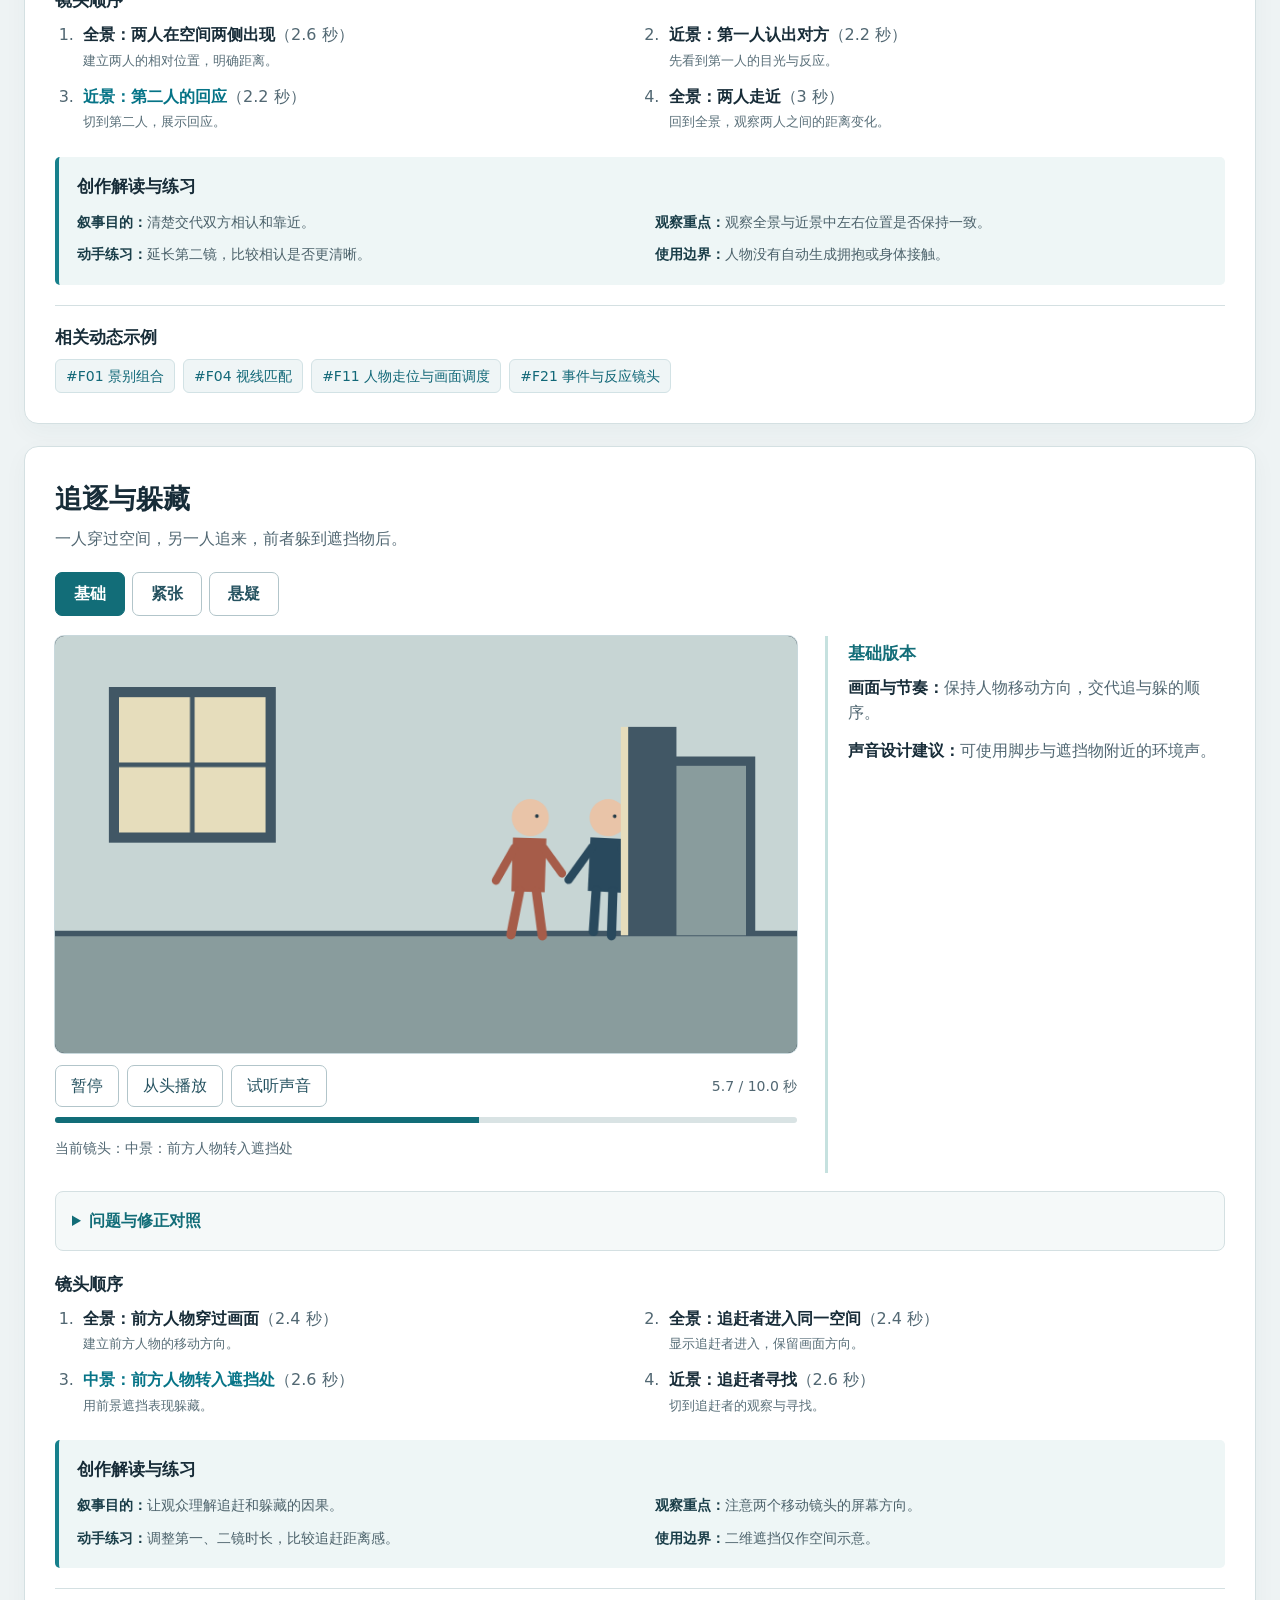
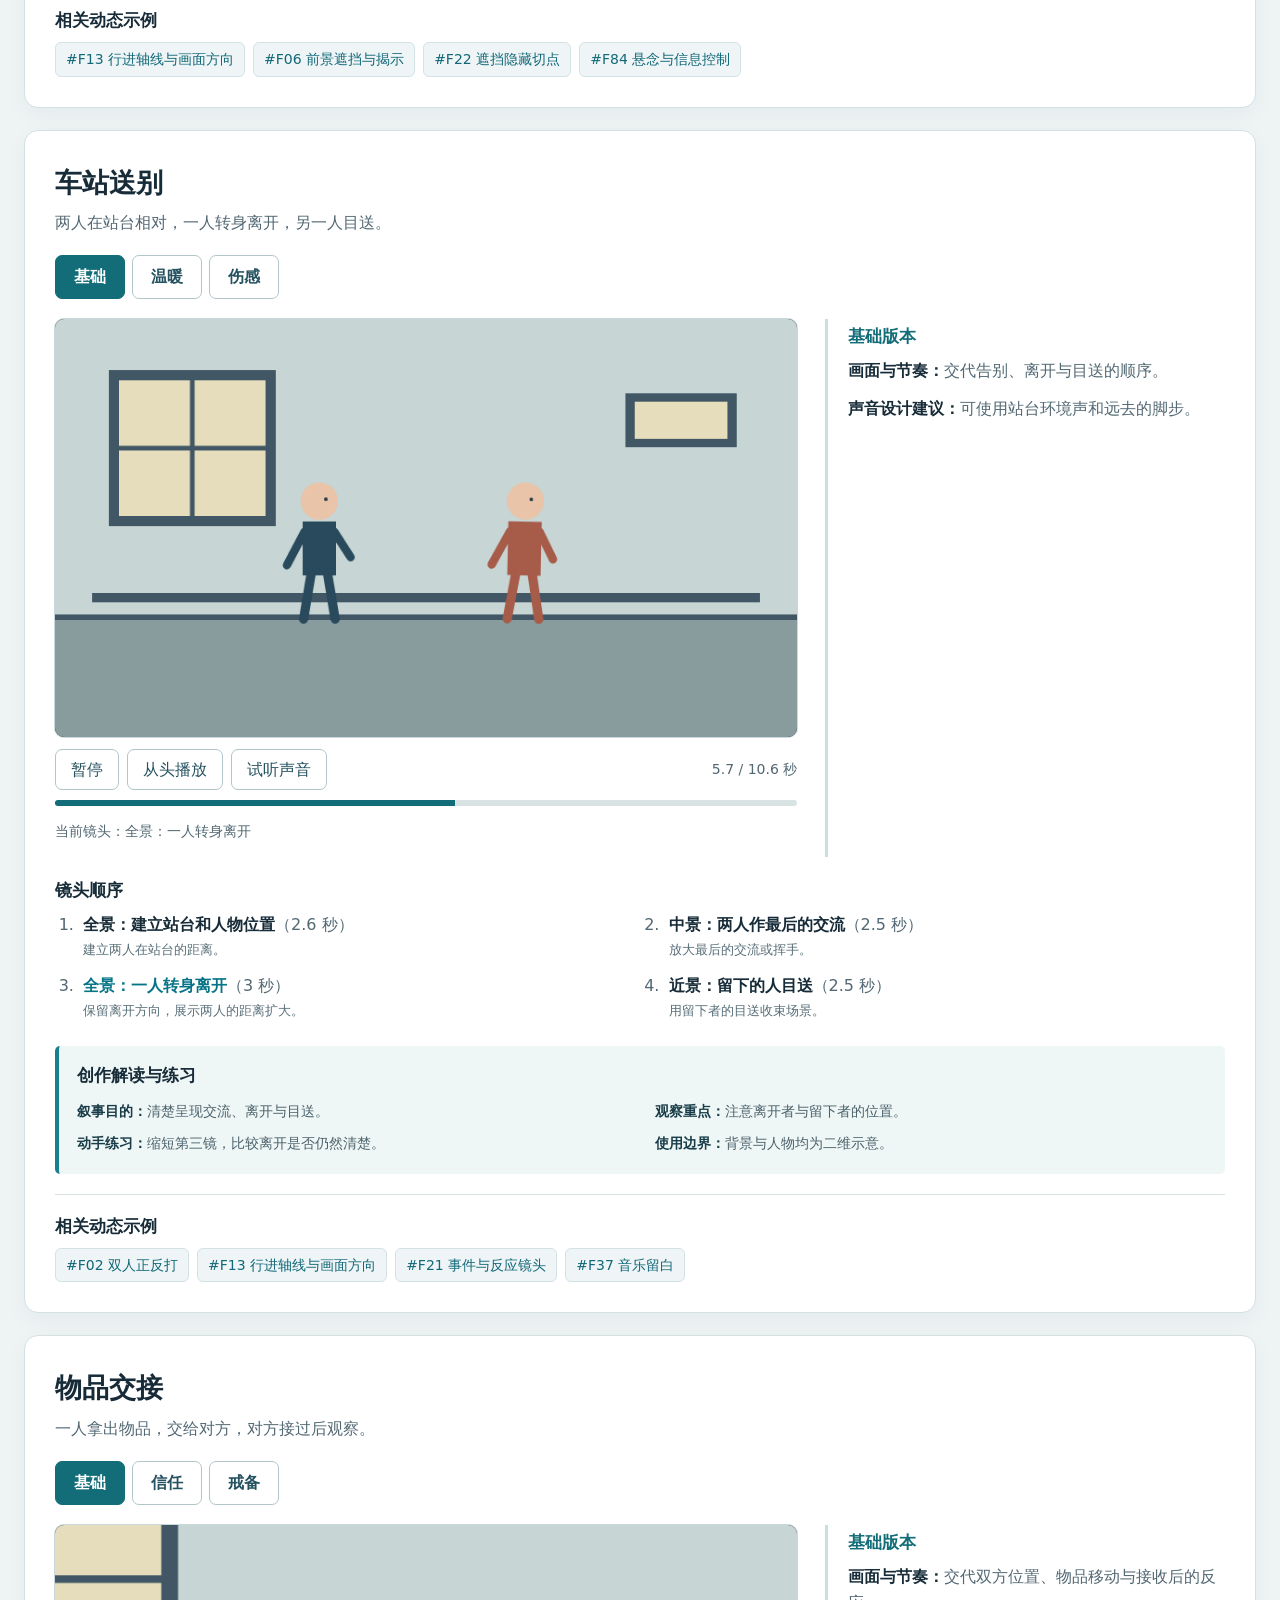
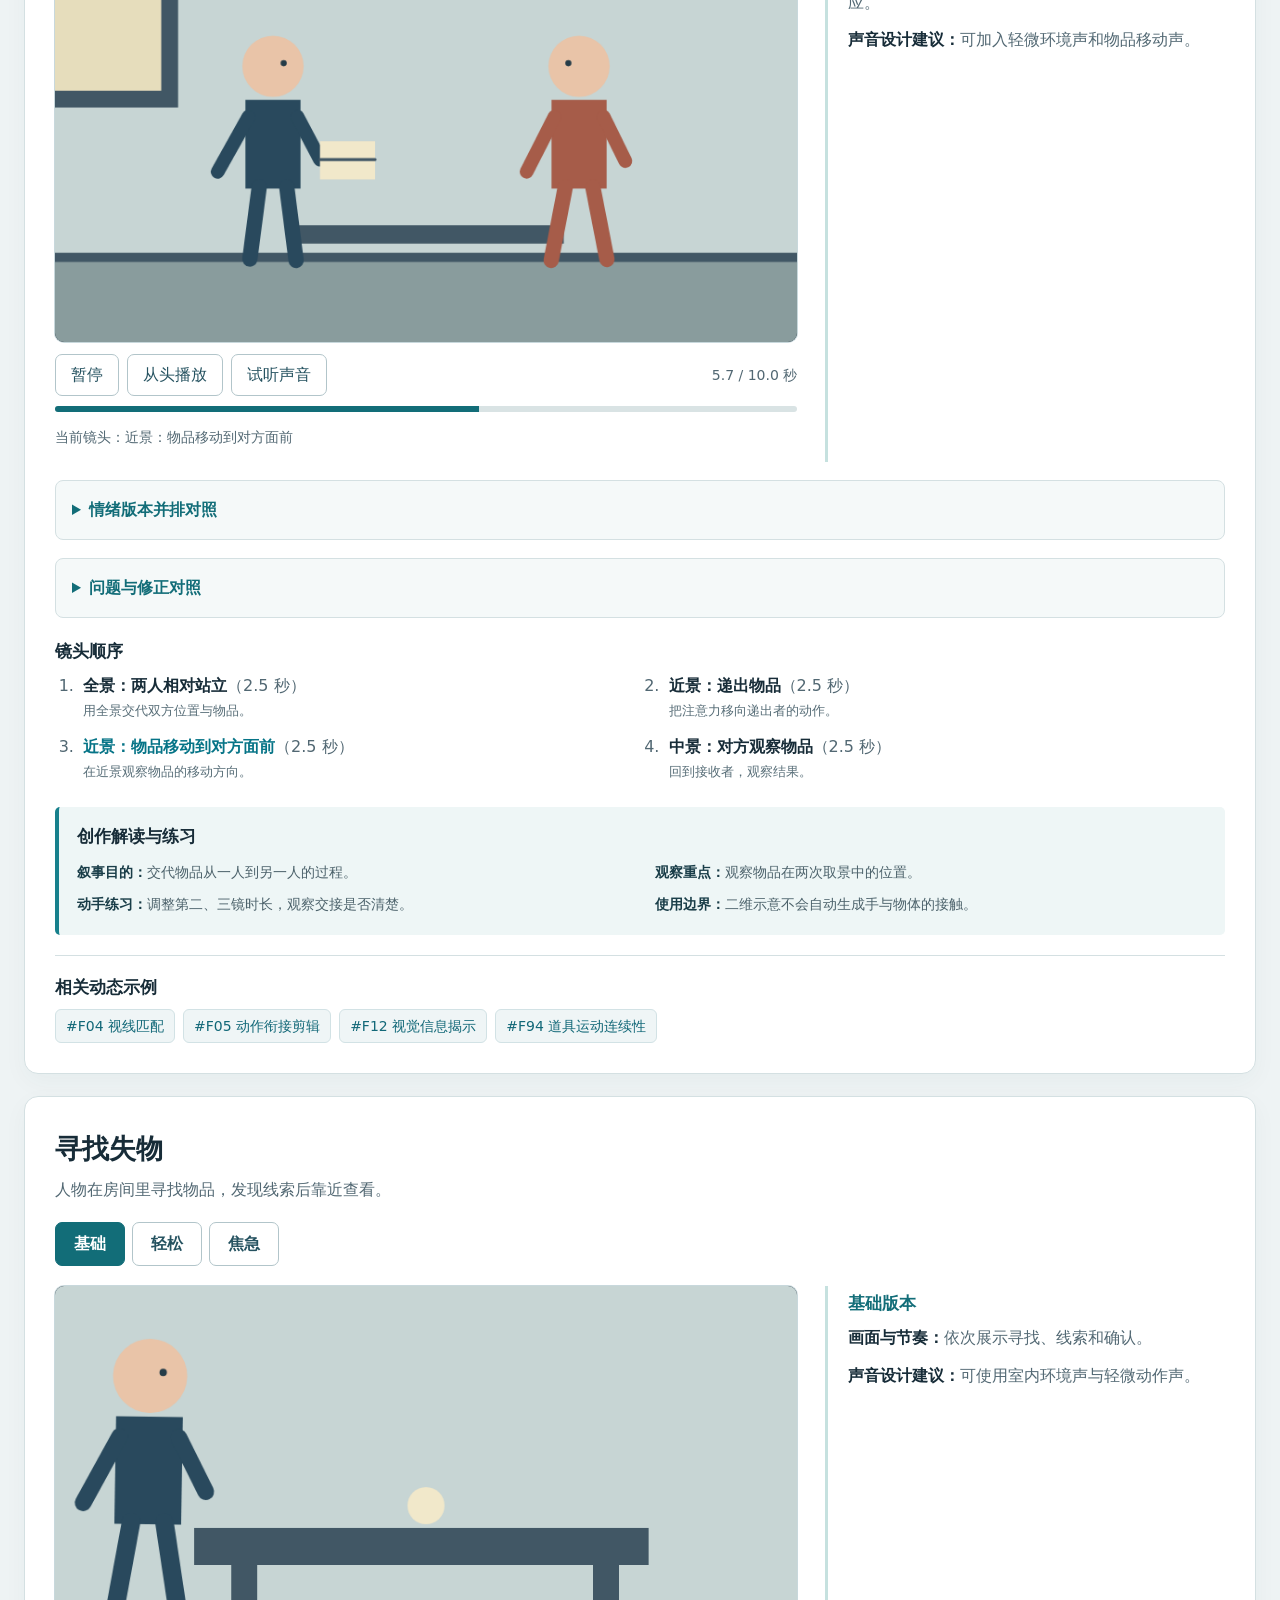
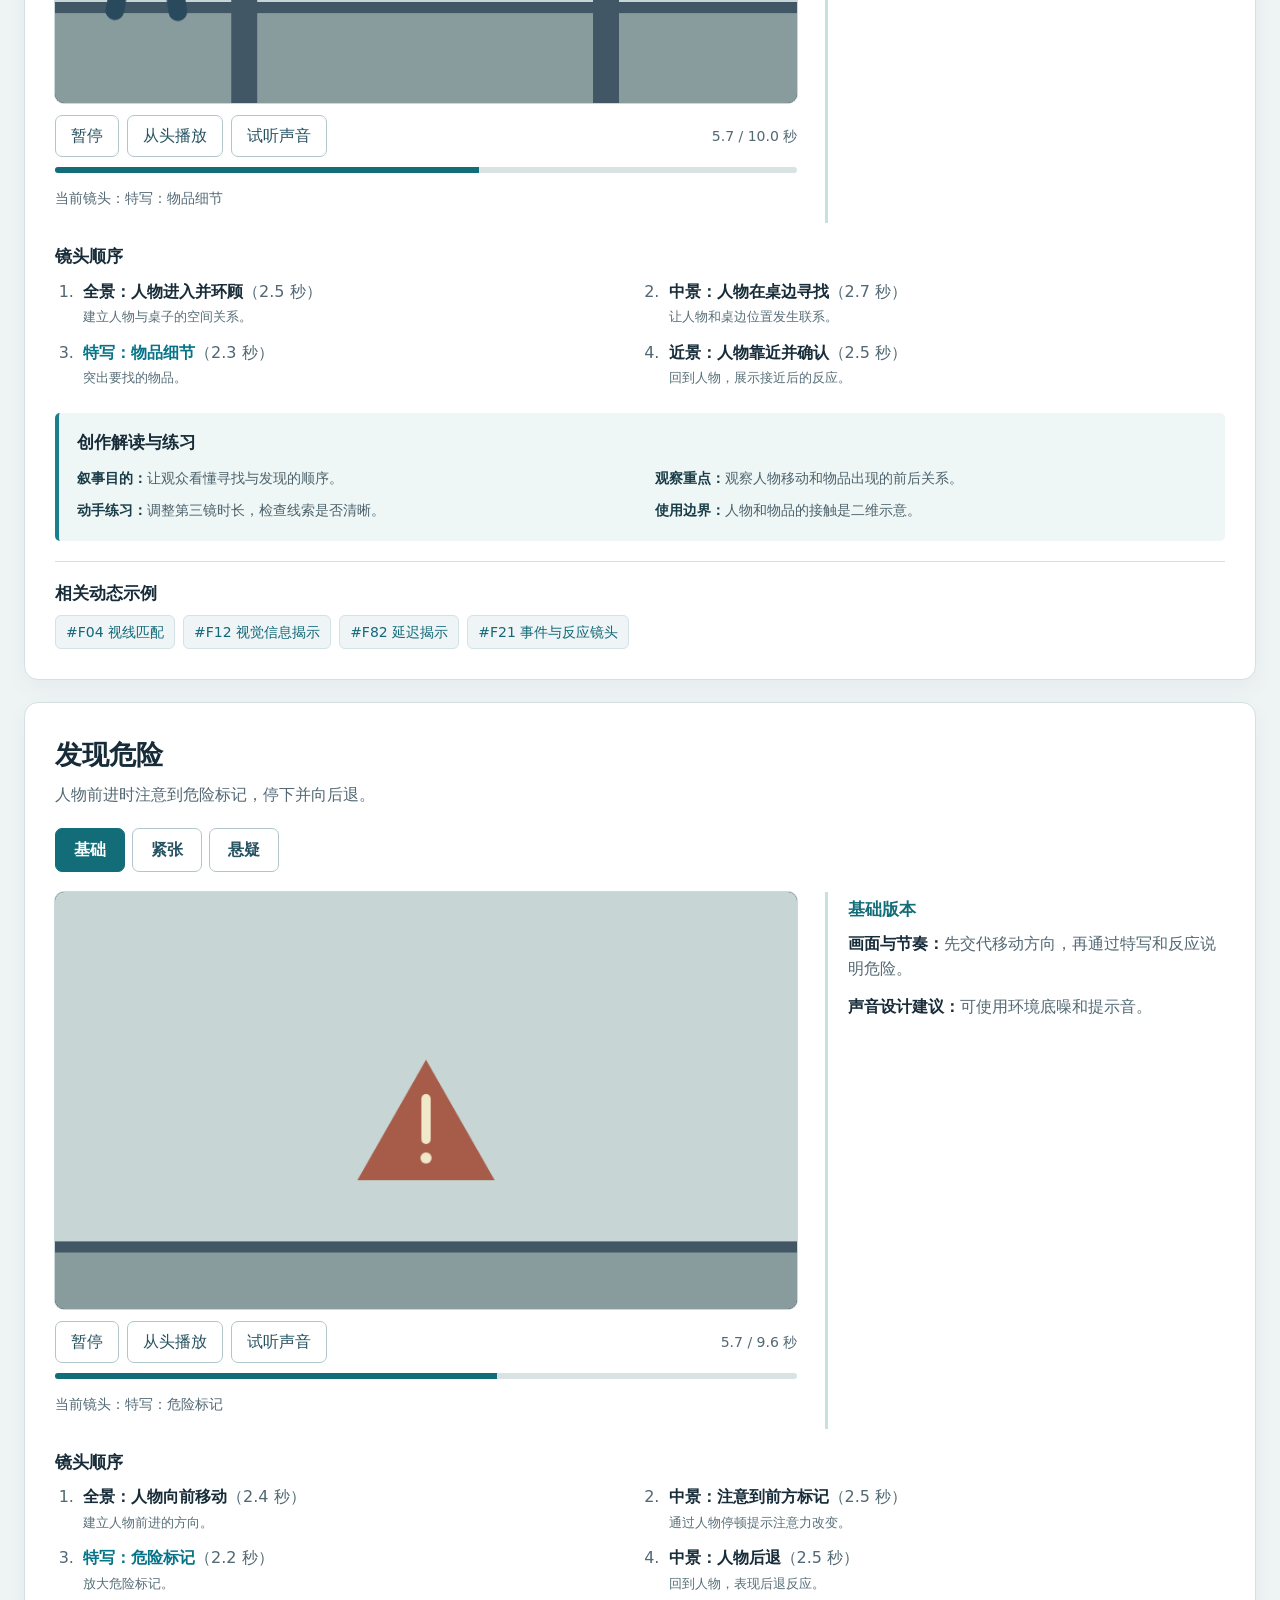
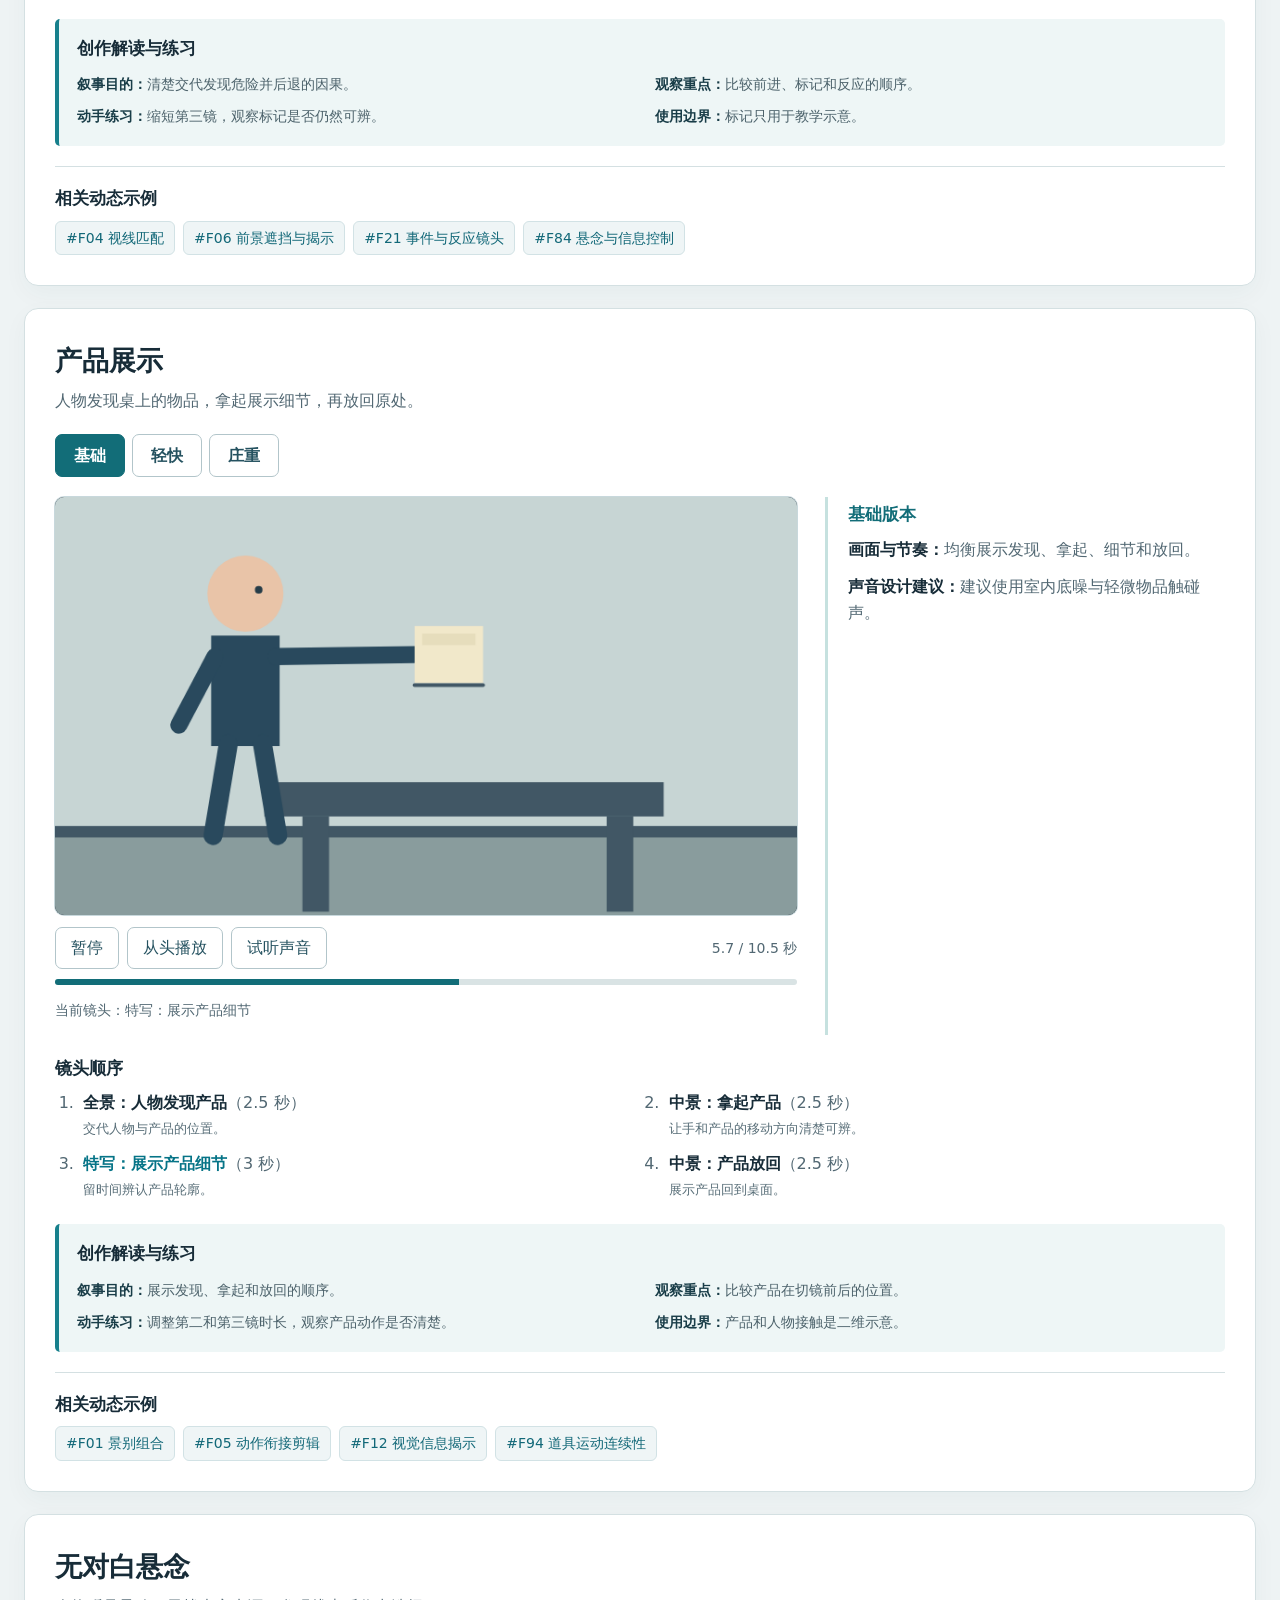
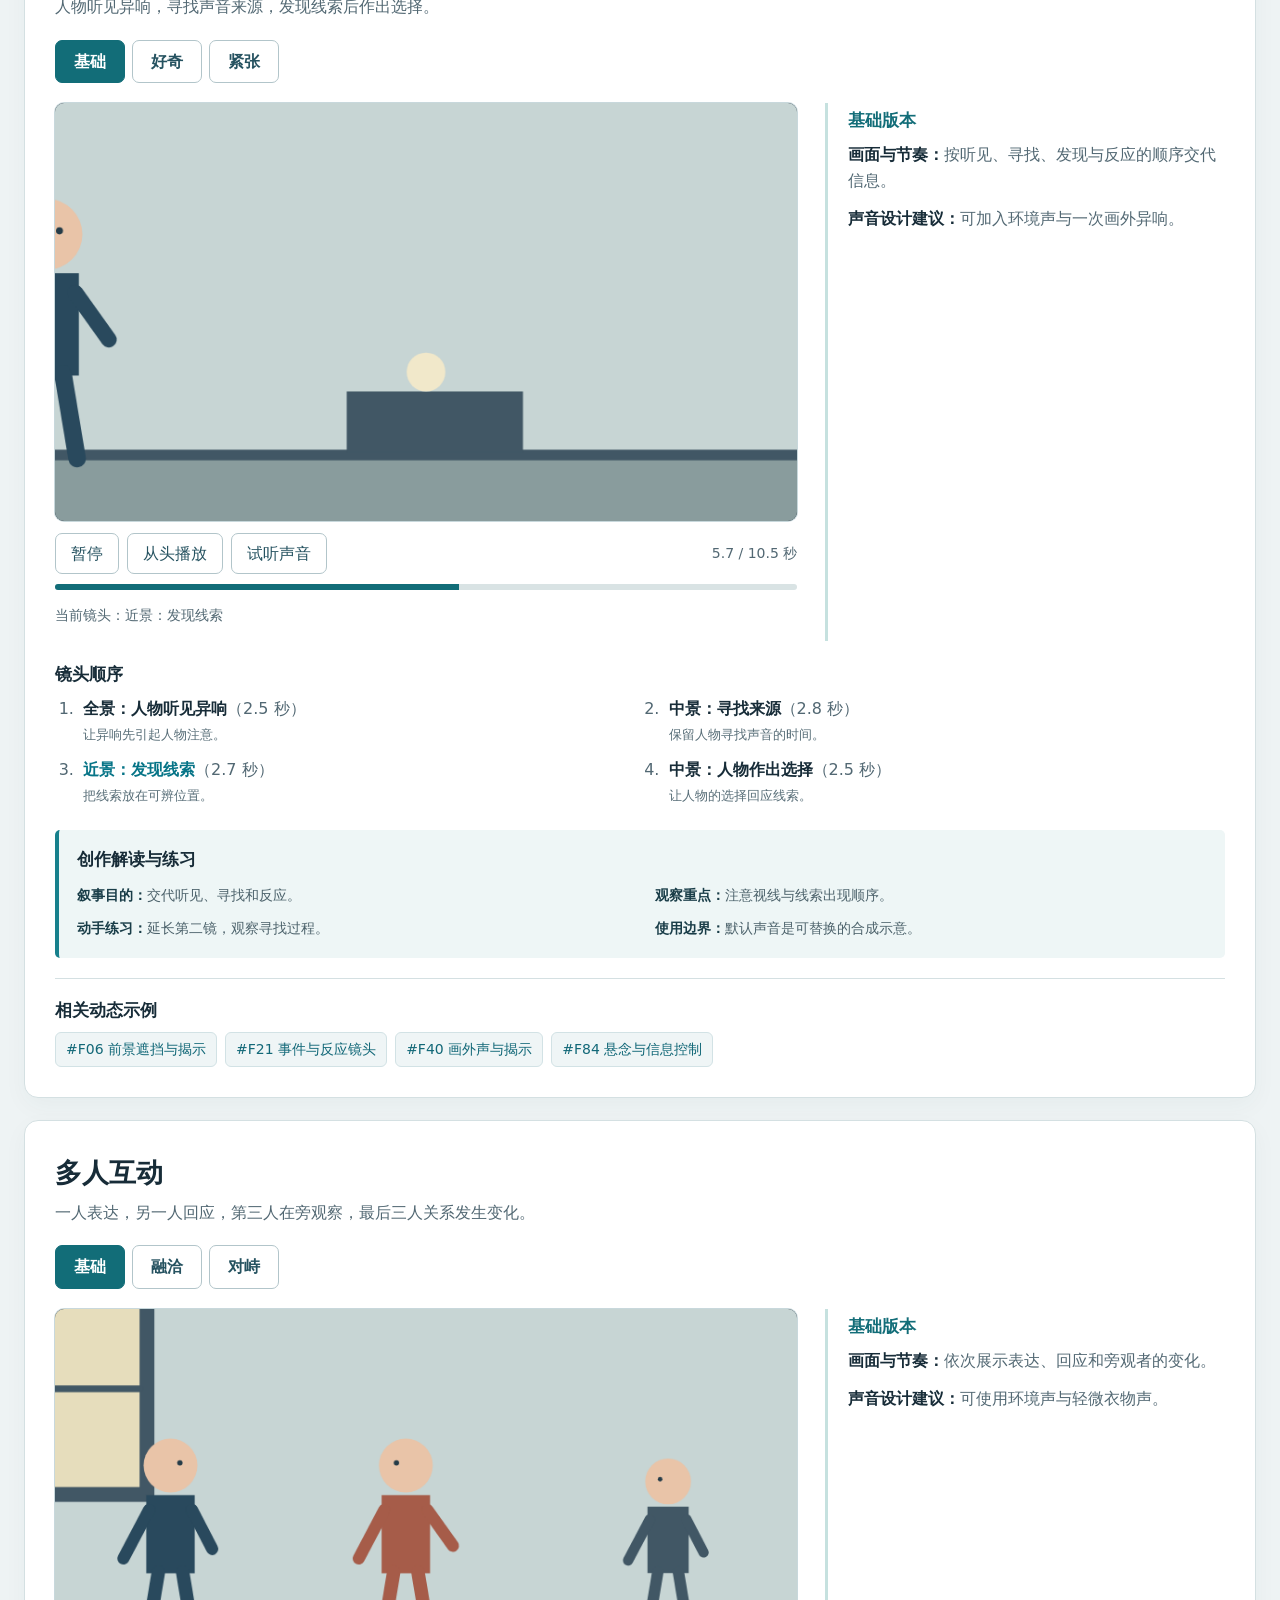
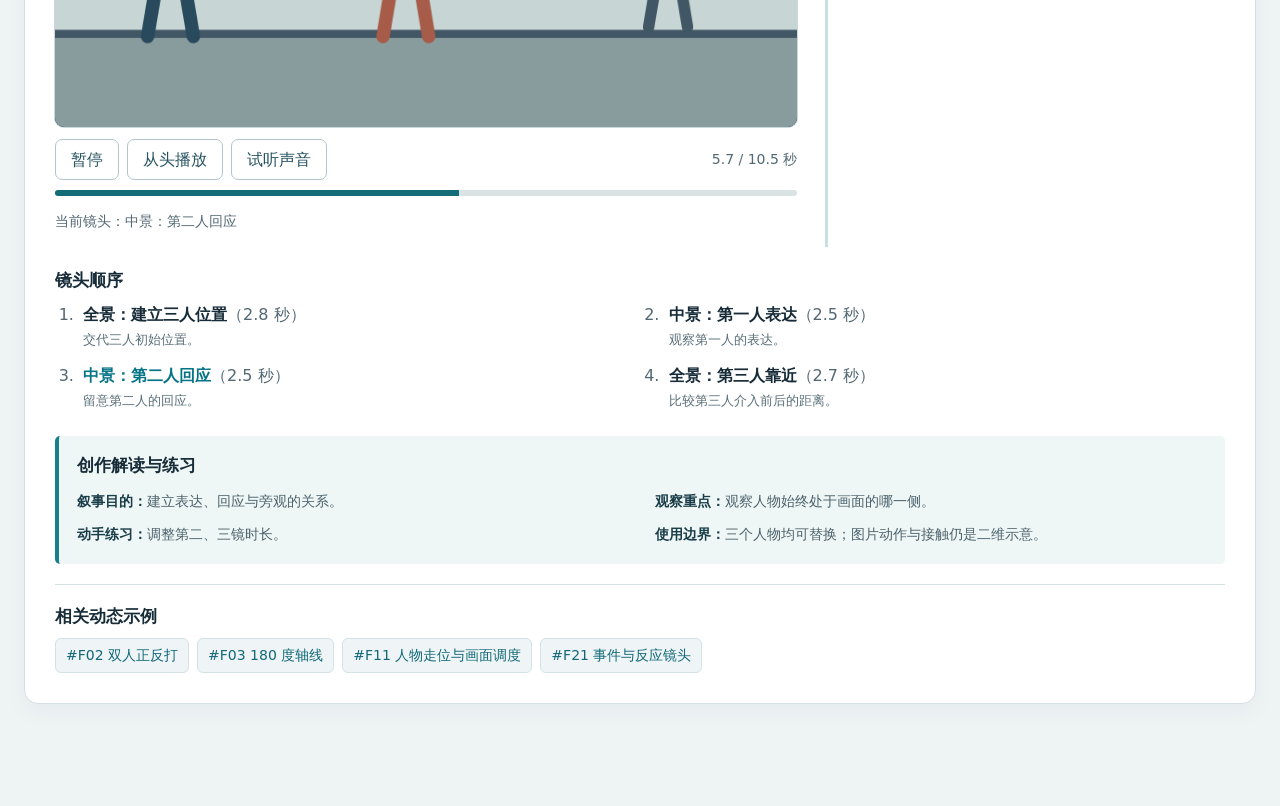
==== commit cf1dc78f: "Refresh public library interface" ====
--- a/scenes.html
+++ b/scenes.html
@@ -1,5 +1,5 @@
 <!doctype html>
-<html lang="zh-Hans"><head><meta charset="utf-8"><meta name="viewport" content="width=device-width, initial-scale=1"><title>完整场景案例 · 动态创意参考库</title><link rel="stylesheet" href="assets/scenes.css?v=20261101-flow1"></head>
+<html lang="zh-Hans"><head><meta charset="utf-8"><meta name="viewport" content="width=device-width, initial-scale=1"><title>完整场景案例 · 动态创意参考库</title><link rel="stylesheet" href="assets/scenes.css?v=20261104-ui1"></head>
 <body><header><div class="bar"><a href="./?lang=zh-Hans&pack=cinema">← 返回影视技巧</a><strong>完整场景案例</strong></div></header><main>
 <section class="intro"><h1>同一个故事，三种表达</h1><p>十二个短场景，从建立空间到人物反应。切换版本，比较同一情节在节奏、景别和光线上的变化。</p><p class="explain">切换不同情绪版本，播放动态画面和合成示意声音。练习建议中的素材替换和参数调整可在本地编辑版使用。</p></section>
 <nav class="scene-nav" aria-label="选择场景"><a href="#letter">发现一封信</a><a href="#argument">两人争执</a><a href="#room">进入陌生房间</a><a href="#reunion">久别重逢</a><a href="#pursuit">追逐与躲藏</a><a href="#farewell">车站送别</a><a href="#handoff">物品交接</a><a href="#search">寻找失物</a><a href="#hazard">发现危险</a><a href="#product">产品展示</a><a href="#mysterysound">无对白悬念</a><a href="#group">多人互动</a></nav>
--- a/assets/scenes.css
+++ b/assets/scenes.css
@@ -12,5 +12,17 @@
 
 .timeline-sync{display:flex;align-items:end;gap:12px;flex-wrap:wrap;margin-top:16px;padding:12px;border:1px solid #c5ddda;background:#fff;border-radius:8px}.timeline-sync label{display:grid;gap:4px;font-size:13px;font-weight:700}.timeline-sync select,.timeline-sync input{font:inherit;padding:6px;border:1px solid #a5bfc1;border-radius:4px;background:#fff;color:#214b55}.timeline-sync input{max-width:115px}.timeline-sync p{flex-basis:100%;margin:0;color:#526b73;font-size:12px}.timeline-phase{color:#275d65;font-size:13px;margin:6px 0}
 
+/* Match the creative library while keeping the scene editor's existing controls. */
+:root{--ink:#172c38;--muted:#526873;--edge:#d4e0e2;--sea:#126d78;--bg:#eef3f4}
+body{font-family:"Microsoft YaHei UI","Microsoft YaHei","PingFang SC",system-ui,sans-serif}
+header{background:#fff}.bar{min-height:64px;justify-content:flex-start;flex-wrap:wrap;gap:8px 24px}
+.bar a{color:#526873;text-decoration:none;font-size:14px;font-weight:600}.bar a:hover{color:#126d78}.bar strong{margin-right:auto;color:#172c38}
+main{max-width:1320px;padding-top:48px}.intro{max-width:900px}.intro h1{font-size:clamp(32px,4vw,48px);line-height:1.25}.intro p{line-height:1.8}.intro .explain{max-width:75em}
+.scene-nav{margin:28px 0 34px;gap:8px}.scene-nav a{background:#fff;border:1px solid #d4e0e2;color:#315963;padding:8px 13px;border-radius:7px;font-size:14px}.scene-nav a:hover{border-color:#126d78;color:#126d78}
+.case{padding:30px;border-color:#d4e0e2;box-shadow:0 8px 25px #1c49500a}.case h2{font-size:27px}.case-desc{margin-top:6px}.tabs{gap:7px;margin:20px 0}.tabs button{padding:8px 18px;font-weight:700}.tabs button[aria-pressed=true]{background:#126d78;border-color:#126d78}
+.layout{gap:28px}.screen{box-shadow:0 0 0 1px #c8d8dc}.note{border-left:3px solid #c6e1df;padding:4px 0 4px 20px}.note h3{color:#126d78}.player-line{margin-top:12px}.controls button:hover{border-color:#126d78;color:#126d78}.progress{height:6px}.progress i{background:#126d78}
+.scene-edit,.handoff-timeline,.handoff-compare{border-color:#d4e0e2;background:#f5f9f9}.scene-edit summary,.handoff-compare summary{color:#126d78}.save-scene{background:#126d78;border-color:#126d78}
+@media(max-width:750px){.bar{gap:8px 15px}.bar strong{display:block;order:-1;flex-basis:100%;font-size:16px}.bar a{font-size:13px}main{padding:28px 16px 60px}.case{padding:19px}.note{border-left:0;border-top:2px solid #c6e1df;padding:16px 0 0}.tabs{margin:16px 0}.scene-nav{margin:22px 0 26px}}
+
 /* Read-only public site: local editing requires the desktop service. */
 .tile-edit,#d-edit,.scene-edit,.handoff-timeline{display:none!important}
